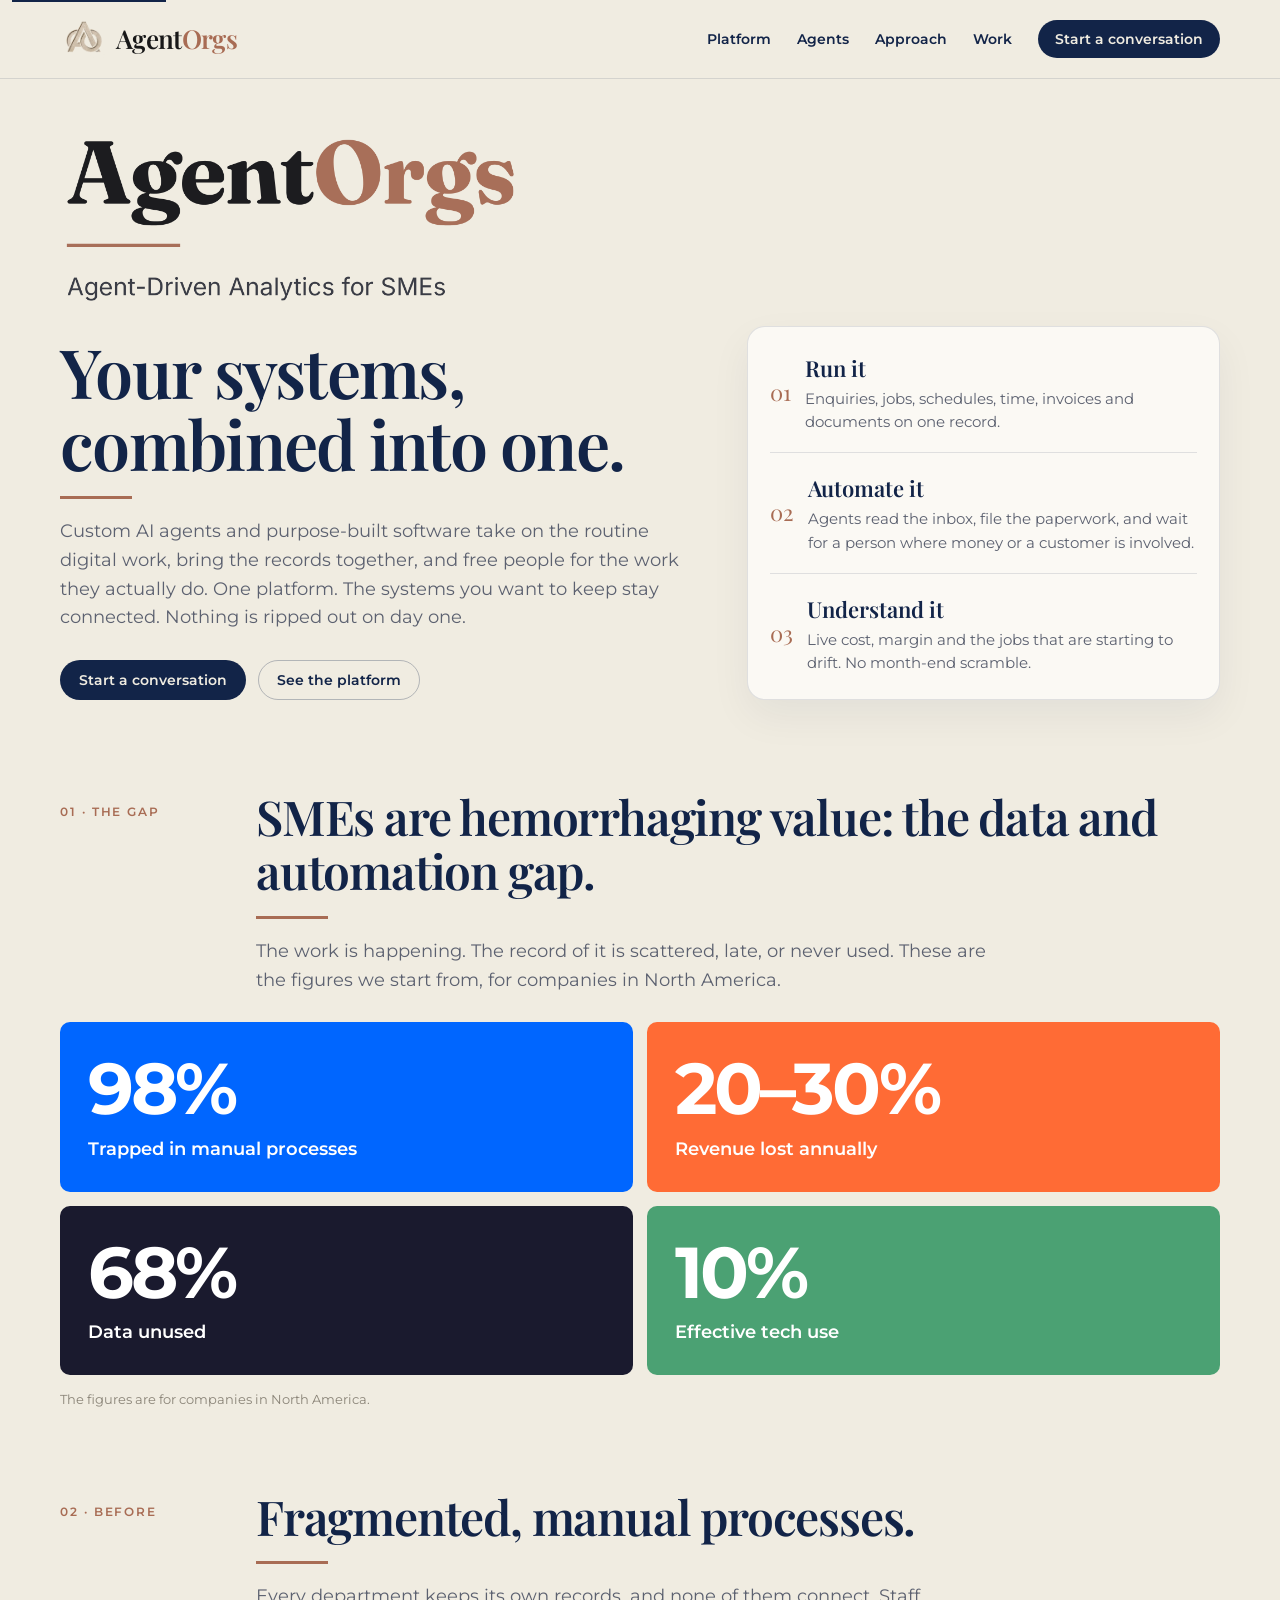
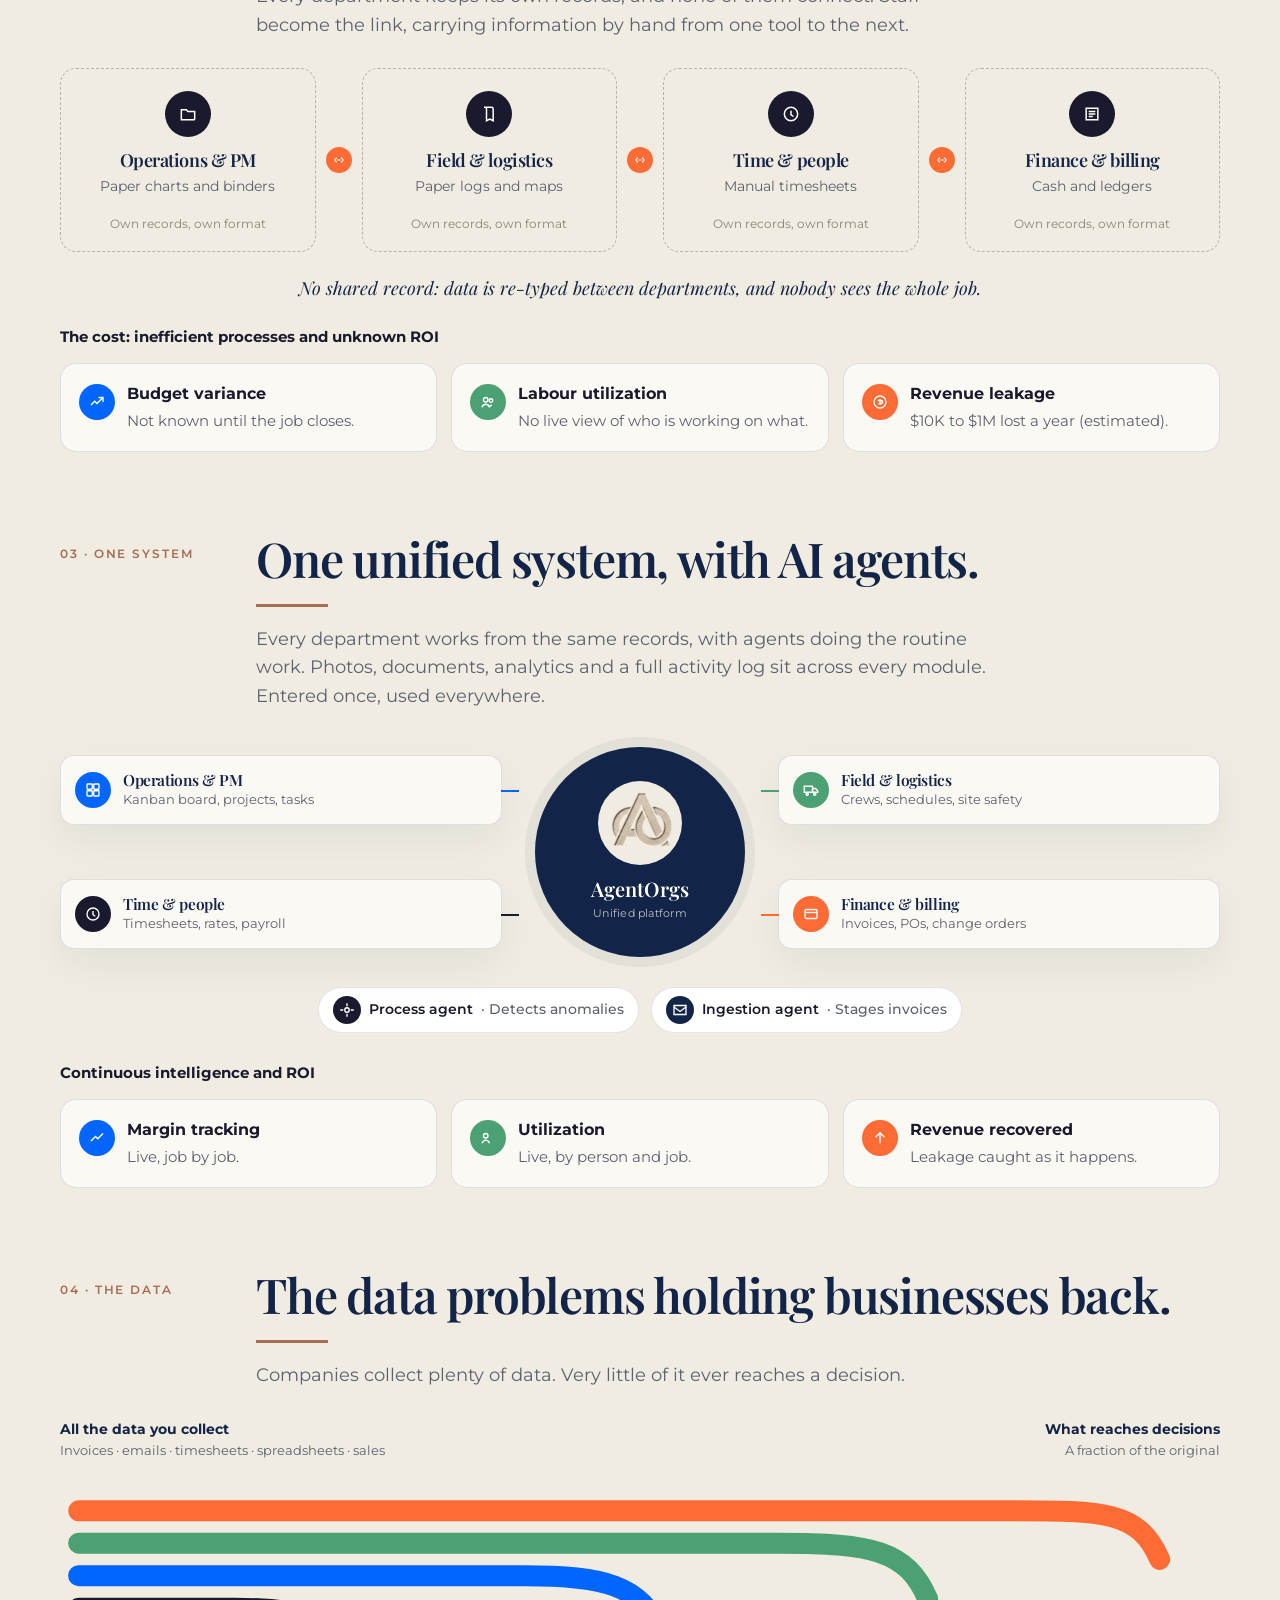
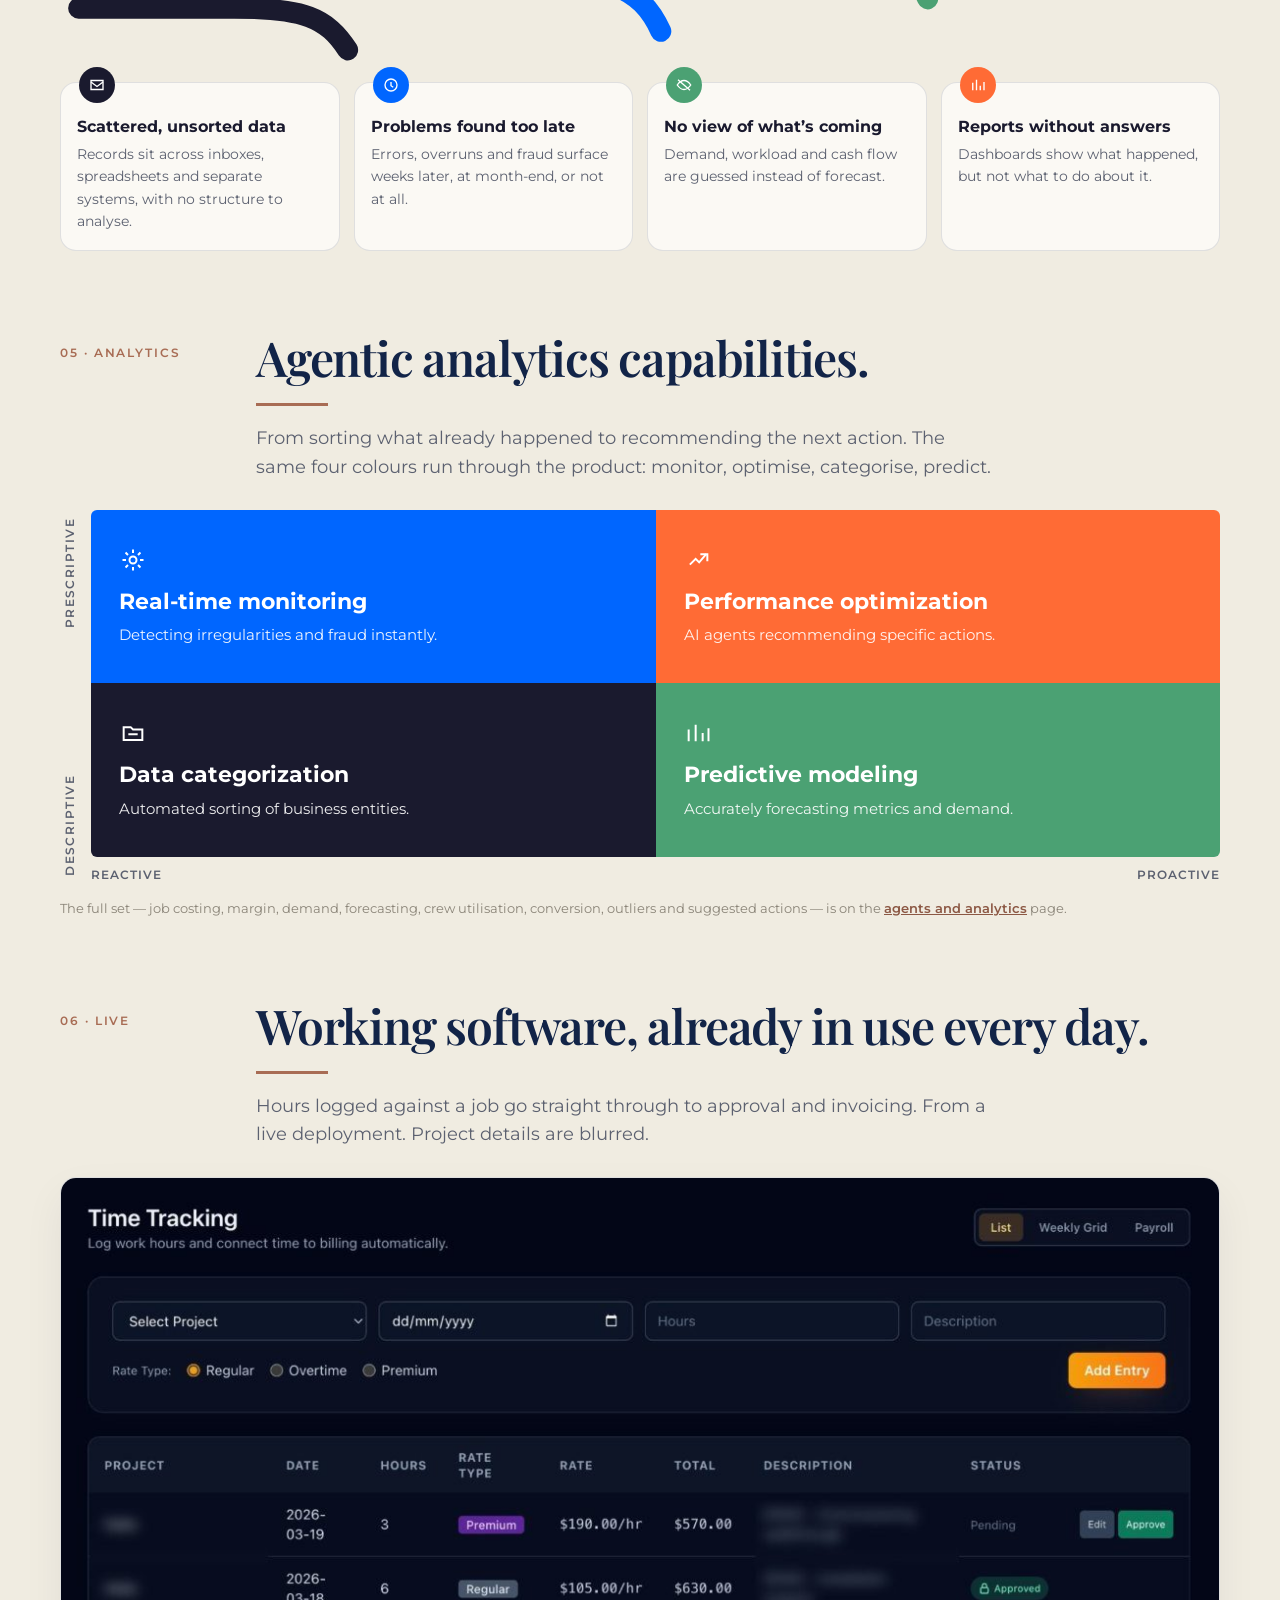
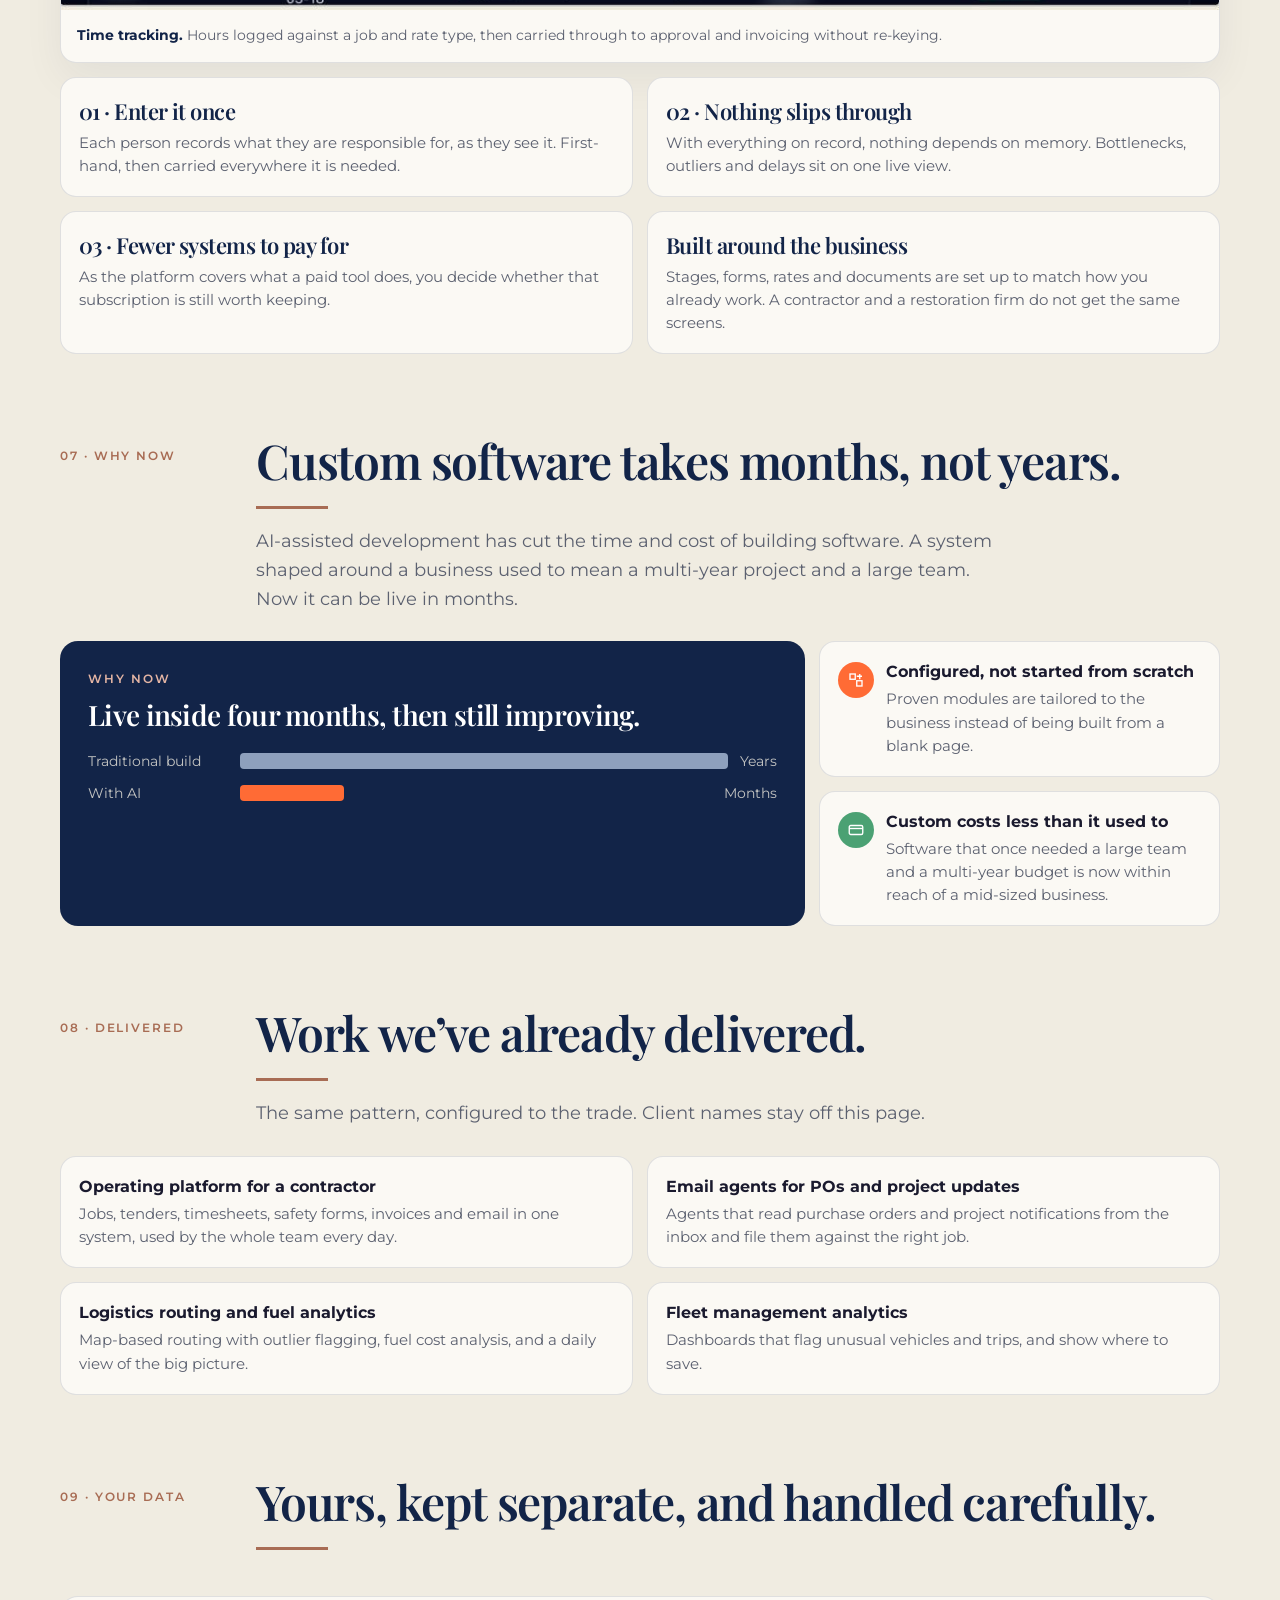
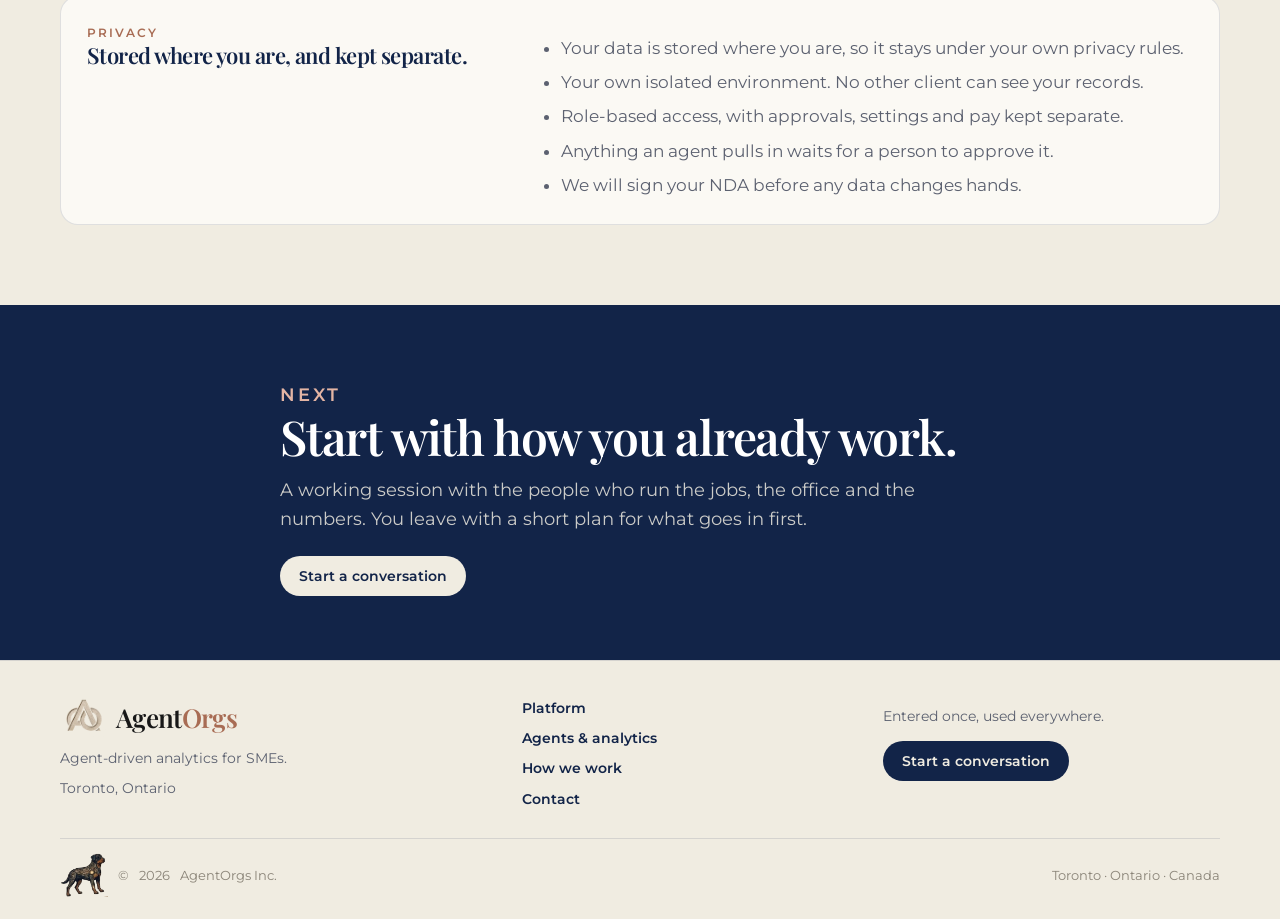
==== index.html @ c2e17de2 "Add the AgentOrgs marketing site. Publish the static pages so the domain can be served from GitHub P" ====
<!DOCTYPE html>
<html lang="en-CA">
<head>
  <meta charset="utf-8">
  <meta name="viewport" content="width=device-width, initial-scale=1">
  <title>AgentOrgs — Agent-driven analytics for SMEs</title>
  <meta name="description" content="AgentOrgs builds one operating platform for SMEs: AI agents that do the admin, and analytics that show where the work and the margin are. Toronto, Ontario.">
  <meta name="theme-color" content="#f0ece1">
  <link rel="icon" href="assets/favicon.png" type="image/png">
  <link rel="preconnect" href="https://fonts.googleapis.com">
  <link rel="preconnect" href="https://fonts.gstatic.com" crossorigin>
  <link href="https://fonts.googleapis.com/css2?family=Montserrat:wght@500;600;700&family=Playfair+Display:ital,wght@0,500;0,600;0,700;1,500&display=swap" rel="stylesheet">
  <link rel="stylesheet" href="css/styles.css">
  <script type="application/ld+json">
  {
    "@context": "https://schema.org",
    "@type": "ProfessionalService",
    "name": "AgentOrgs",
    "description": "Agent-driven analytics for SMEs. One platform, AI agents for the admin, and analytics on the work and the margin.",
    "areaServed": "Canada",
    "address": {
      "@type": "PostalAddress",
      "addressLocality": "Toronto",
      "addressRegion": "ON",
      "addressCountry": "CA"
    }
  }
  </script>
</head>
<body>
  <a class="skip" href="#main">Skip to content</a>
  <header class="site-header">
    <div class="container header-bar">
      <a class="brand" href="index.html">
        <img src="assets/logo.png" alt="" width="46" height="42">
        <span class="word"><span class="agent">Agent</span><span class="orgs">Orgs</span></span>
      </a>
      <button class="nav-toggle" type="button" aria-expanded="false" aria-controls="site-nav">Menu</button>
      <nav id="site-nav" class="site-nav" aria-label="Primary">
        <a href="platform.html">Platform</a>
        <a href="agents.html">Agents</a>
        <a href="approach.html">Approach</a>
        <a href="#work">Work</a>
        <a class="btn btn-navy nav-cta" href="contact.html">Start a conversation</a>
      </nav>
    </div>
  </header>

  <main id="main">
    <section class="hero container">
      <div>
        <img class="wordmark" src="assets/wordmark.png" alt="AgentOrgs. Agent-driven analytics for SMEs.">
        <h1>Your systems, combined into one.</h1>
        <hr class="title-rule">
        <p class="lead">Custom AI agents and purpose-built software take on the routine digital work, bring the records together, and free people for the work they actually do. One platform. The systems you want to keep stay connected. Nothing is ripped out on day one.</p>
        <div class="hero-actions">
          <a class="btn btn-navy" href="contact.html">Start a conversation</a>
          <a class="btn btn-ghost" href="platform.html">See the platform</a>
        </div>
      </div>
      <aside class="hero-aside" aria-label="What AgentOrgs does">
        <ol>
          <li>
            <span>01</span>
            <strong>Run it</strong>
            <p>Enquiries, jobs, schedules, time, invoices and documents on one record.</p>
          </li>
          <li>
            <span>02</span>
            <strong>Automate it</strong>
            <p>Agents read the inbox, file the paperwork, and wait for a person where money or a customer is involved.</p>
          </li>
          <li>
            <span>03</span>
            <strong>Understand it</strong>
            <p>Live cost, margin and the jobs that are starting to drift. No month-end scramble.</p>
          </li>
        </ol>
      </aside>
    </section>

    <section class="chapter container" id="gap">
      <div class="chapter-head">
        <p class="kicker">01 · The gap</p>
        <div>
          <h2>SMEs are hemorrhaging value: the data and automation gap.</h2>
          <hr class="title-rule">
          <p class="lead">The work is happening. The record of it is scattered, late, or never used. These are the figures we start from, for companies in North America.</p>
        </div>
      </div>
      <div class="stat-grid">
        <article class="stat stat-blue">
          <b>98%</b>
          <span>Trapped in manual processes</span>
        </article>
        <article class="stat stat-orange">
          <b>20–30%</b>
          <span>Revenue lost annually</span>
        </article>
        <article class="stat stat-ink">
          <b>68%</b>
          <span>Data unused</span>
        </article>
        <article class="stat stat-green">
          <b>10%</b>
          <span>Effective tech use</span>
        </article>
      </div>
      <p class="note">The figures are for companies in North America.</p>
    </section>

    <section class="chapter container" id="before">
      <div class="chapter-head">
        <p class="kicker">02 · Before</p>
        <div>
          <h2>Fragmented, manual processes.</h2>
          <hr class="title-rule">
          <p class="lead">Every department keeps its own records, and none of them connect. Staff become the link, carrying information by hand from one tool to the next.</p>
        </div>
      </div>
      <div class="before">
        <article class="before-card">
          <div class="mini-ico" aria-hidden="true">
            <svg viewBox="0 0 24 24" fill="none" stroke="currentColor" stroke-width="1.8"><path d="M4 7h6l2 2h8v9a1 1 0 0 1-1 1H4V7z"/></svg>
          </div>
          <h3>Operations &amp; PM</h3>
          <p>Paper charts and binders</p>
          <p class="lock">Own records, own format</p>
        </article>
        <span class="break" aria-hidden="true">
          <svg width="14" height="14" viewBox="0 0 24 24" fill="none" stroke="currentColor" stroke-width="2"><path d="M9 12h6M8 8l-3 4 3 4M16 8l3 4-3 4"/></svg>
        </span>
        <article class="before-card">
          <div class="mini-ico" aria-hidden="true">
            <svg viewBox="0 0 24 24" fill="none" stroke="currentColor" stroke-width="1.8"><path d="M6 4h9a2 2 0 0 1 2 2v14l-4-2-4 2V6a2 2 0 0 0-2-2H6z"/></svg>
          </div>
          <h3>Field &amp; logistics</h3>
          <p>Paper logs and maps</p>
          <p class="lock">Own records, own format</p>
        </article>
        <span class="break" aria-hidden="true">
          <svg width="14" height="14" viewBox="0 0 24 24" fill="none" stroke="currentColor" stroke-width="2"><path d="M9 12h6M8 8l-3 4 3 4M16 8l3 4-3 4"/></svg>
        </span>
        <article class="before-card">
          <div class="mini-ico" aria-hidden="true">
            <svg viewBox="0 0 24 24" fill="none" stroke="currentColor" stroke-width="1.8"><circle cx="12" cy="12" r="8"/><path d="M12 8v5l3 2"/></svg>
          </div>
          <h3>Time &amp; people</h3>
          <p>Manual timesheets</p>
          <p class="lock">Own records, own format</p>
        </article>
        <span class="break" aria-hidden="true">
          <svg width="14" height="14" viewBox="0 0 24 24" fill="none" stroke="currentColor" stroke-width="2"><path d="M9 12h6M8 8l-3 4 3 4M16 8l3 4-3 4"/></svg>
        </span>
        <article class="before-card">
          <div class="mini-ico" aria-hidden="true">
            <svg viewBox="0 0 24 24" fill="none" stroke="currentColor" stroke-width="1.8"><path d="M5 5h14v14H5z"/><path d="M8 9h8M8 12h8M8 15h5"/></svg>
          </div>
          <h3>Finance &amp; billing</h3>
          <p>Cash and ledgers</p>
          <p class="lock">Own records, own format</p>
        </article>
      </div>
      <p class="aside-line">No shared record: data is re-typed between departments, and nobody sees the whole job.</p>
      <p class="cost-label">The cost: inefficient processes and unknown ROI</p>
      <div class="cost-grid">
        <article class="cost with-ico">
          <span class="ico ico-blue" aria-hidden="true"><svg viewBox="0 0 24 24" fill="none" stroke="currentColor" stroke-width="1.8"><path d="M4 16l5-5 3 3 8-8"/><path d="M14 6h6v6"/></svg></span>
          <div>
            <h3>Budget variance</h3>
            <p>Not known until the job closes.</p>
          </div>
        </article>
        <article class="cost with-ico">
          <span class="ico ico-green" aria-hidden="true"><svg viewBox="0 0 24 24" fill="none" stroke="currentColor" stroke-width="1.8"><circle cx="9" cy="9" r="3"/><circle cx="16" cy="10" r="2.4"/><path d="M4 19c1-3 3-4 5-4s4 1 5 4M14 19c.4-1.6 1.4-2.6 3-3"/></svg></span>
          <div>
            <h3>Labour utilization</h3>
            <p>No live view of who is working on what.</p>
          </div>
        </article>
        <article class="cost with-ico">
          <span class="ico ico-orange" aria-hidden="true"><svg viewBox="0 0 24 24" fill="none" stroke="currentColor" stroke-width="1.8"><circle cx="12" cy="12" r="8"/><path d="M12 8v8M9 10h4.5a2 2 0 1 1 0 4H10"/></svg></span>
          <div>
            <h3>Revenue leakage</h3>
            <p>$10K to $1M lost a year (estimated).</p>
          </div>
        </article>
      </div>
    </section>

    <section class="chapter container" id="system">
      <div class="chapter-head">
        <p class="kicker">03 · One system</p>
        <div>
          <h2>One unified system, with AI agents.</h2>
          <hr class="title-rule">
          <p class="lead">Every department works from the same records, with agents doing the routine work. Photos, documents, analytics and a full activity log sit across every module. Entered once, used everywhere.</p>
        </div>
      </div>
      <div class="system">
        <article class="system-card left" style="--accent:#0066ff">
          <span class="ico ico-blue" aria-hidden="true"><svg viewBox="0 0 24 24" fill="none" stroke="currentColor" stroke-width="1.8"><rect x="4" y="4" width="7" height="7" rx="1"/><rect x="13" y="4" width="7" height="7" rx="1"/><rect x="4" y="13" width="7" height="7" rx="1"/><rect x="13" y="13" width="7" height="7" rx="1"/></svg></span>
          <div>
            <h3>Operations &amp; PM</h3>
            <p>Kanban board, projects, tasks</p>
          </div>
        </article>
        <div class="system-core">
          <div class="seal"><img src="assets/logo.png" alt=""></div>
          <strong>AgentOrgs</strong>
          <span>Unified platform</span>
        </div>
        <article class="system-card right" style="--accent:#4ba173">
          <span class="ico ico-green" aria-hidden="true"><svg viewBox="0 0 24 24" fill="none" stroke="currentColor" stroke-width="1.8"><path d="M3 7h11v8H3z"/><path d="M14 10h4l3 3v2h-7z"/><circle cx="7" cy="17.5" r="1.5"/><circle cx="17" cy="17.5" r="1.5"/></svg></span>
          <div>
            <h3>Field &amp; logistics</h3>
            <p>Crews, schedules, site safety</p>
          </div>
        </article>
        <article class="system-card left" style="--accent:#1a1a2e">
          <span class="ico ico-ink" aria-hidden="true"><svg viewBox="0 0 24 24" fill="none" stroke="currentColor" stroke-width="1.8"><circle cx="12" cy="12" r="8"/><path d="M12 8v5l3 2"/></svg></span>
          <div>
            <h3>Time &amp; people</h3>
            <p>Timesheets, rates, payroll</p>
          </div>
        </article>
        <article class="system-card right" style="--accent:#ff6b35">
          <span class="ico ico-orange" aria-hidden="true"><svg viewBox="0 0 24 24" fill="none" stroke="currentColor" stroke-width="1.8"><rect x="4" y="6" width="16" height="12" rx="2"/><path d="M4 10h16"/></svg></span>
          <div>
            <h3>Finance &amp; billing</h3>
            <p>Invoices, POs, change orders</p>
          </div>
        </article>
        <div class="pills">
          <span class="pill"><span class="ico ico-ink" aria-hidden="true" style="width:28px;height:28px"><svg viewBox="0 0 24 24" fill="none" stroke="currentColor" stroke-width="1.8"><path d="M12 3v4M12 17v4M3 12h4M17 12h4"/><circle cx="12" cy="12" r="3"/></svg></span> Process agent <em>· Detects anomalies</em></span>
          <span class="pill"><span class="ico ico-navy" aria-hidden="true" style="width:28px;height:28px"><svg viewBox="0 0 24 24" fill="none" stroke="currentColor" stroke-width="1.8"><path d="M4 6h16v12H4z"/><path d="M4 8l8 6 8-6"/></svg></span> Ingestion agent <em>· Stages invoices</em></span>
        </div>
      </div>
      <p class="cost-label" style="margin-top:28px">Continuous intelligence and ROI</p>
      <div class="roi-grid">
        <article class="roi with-ico">
          <span class="ico ico-blue" aria-hidden="true"><svg viewBox="0 0 24 24" fill="none" stroke="currentColor" stroke-width="1.8"><path d="M4 16l6-6 3 3 7-7"/></svg></span>
          <div><h3>Margin tracking</h3><p>Live, job by job.</p></div>
        </article>
        <article class="roi with-ico">
          <span class="ico ico-green" aria-hidden="true"><svg viewBox="0 0 24 24" fill="none" stroke="currentColor" stroke-width="1.8"><circle cx="9" cy="9" r="3"/><path d="M4 19c1.2-3 3-4.2 5-4.2S13 16 14 19"/></svg></span>
          <div><h3>Utilization</h3><p>Live, by person and job.</p></div>
        </article>
        <article class="roi with-ico">
          <span class="ico ico-orange" aria-hidden="true"><svg viewBox="0 0 24 24" fill="none" stroke="currentColor" stroke-width="1.8"><path d="M12 19V5M6 11l6-6 6 6"/></svg></span>
          <div><h3>Revenue recovered</h3><p>Leakage caught as it happens.</p></div>
        </article>
      </div>
    </section>

    <section class="chapter container">
      <div class="chapter-head">
        <p class="kicker">04 · The data</p>
        <div>
          <h2>The data problems holding businesses back.</h2>
          <hr class="title-rule">
          <p class="lead">Companies collect plenty of data. Very little of it ever reaches a decision.</p>
        </div>
      </div>
      <div class="flow-head">
        <div>
          <strong>All the data you collect</strong>
          <span>Invoices · emails · timesheets · spreadsheets · sales</span>
        </div>
        <div style="text-align:right">
          <strong>What reaches decisions</strong>
          <span>A fraction of the original</span>
        </div>
      </div>
      <svg class="streams" viewBox="0 0 1000 168" role="img" aria-label="Four streams of data. Only a fraction continues far enough to inform a decision.">
        <path d="M16 36 H820 C900 36 930 36 948 78" fill="none" stroke="#ff6b35" stroke-width="18" stroke-linecap="round"/>
        <path d="M16 64 H620 C700 64 730 70 748 112" fill="none" stroke="#4ba173" stroke-width="18" stroke-linecap="round"/>
        <path d="M16 92 H400 C470 92 500 100 518 140" fill="none" stroke="#0066ff" stroke-width="18" stroke-linecap="round"/>
        <path d="M16 120 H150 C210 120 230 128 248 156" fill="none" stroke="#1a1a2e" stroke-width="18" stroke-linecap="round"/>
      </svg>
      <div class="problem-grid">
        <article class="problem">
          <span class="badge ico ico-ink" aria-hidden="true"><svg viewBox="0 0 24 24" fill="none" stroke="currentColor" stroke-width="1.8"><path d="M4 6h16v12H4z"/><path d="M4 8l8 6 8-6"/></svg></span>
          <h3>Scattered, unsorted data</h3>
          <p>Records sit across inboxes, spreadsheets and separate systems, with no structure to analyse.</p>
        </article>
        <article class="problem">
          <span class="badge ico ico-blue" aria-hidden="true"><svg viewBox="0 0 24 24" fill="none" stroke="currentColor" stroke-width="1.8"><circle cx="12" cy="12" r="8"/><path d="M12 8v5l3 2"/></svg></span>
          <h3>Problems found too late</h3>
          <p>Errors, overruns and fraud surface weeks later, at month-end, or not at all.</p>
        </article>
        <article class="problem">
          <span class="badge ico ico-green" aria-hidden="true"><svg viewBox="0 0 24 24" fill="none" stroke="currentColor" stroke-width="1.8"><path d="M3 12s4-6 9-6 9 6 9 6-4 6-9 6-9-6-9-6z"/><path d="M4 5l16 14"/></svg></span>
          <h3>No view of what’s coming</h3>
          <p>Demand, workload and cash flow are guessed instead of forecast.</p>
        </article>
        <article class="problem">
          <span class="badge ico ico-orange" aria-hidden="true"><svg viewBox="0 0 24 24" fill="none" stroke="currentColor" stroke-width="1.8"><path d="M5 19V9M10 19V5M15 19v-6M20 19V8"/></svg></span>
          <h3>Reports without answers</h3>
          <p>Dashboards show what happened, but not what to do about it.</p>
        </article>
      </div>
    </section>

    <section class="chapter container">
      <div class="chapter-head">
        <p class="kicker">05 · Analytics</p>
        <div>
          <h2>Agentic analytics capabilities.</h2>
          <hr class="title-rule">
          <p class="lead">From sorting what already happened to recommending the next action. The same four colours run through the product: monitor, optimise, categorise, predict.</p>
        </div>
      </div>
      <div class="matrix">
        <div class="axis axis-y" aria-hidden="true"><span>Prescriptive</span><span>Descriptive</span></div>
        <div>
          <div class="quads">
            <article class="quad q-blue">
              <svg viewBox="0 0 24 24" fill="none" stroke="currentColor" stroke-width="1.7"><circle cx="12" cy="12" r="3"/><path d="M12 3v3M12 18v3M3 12h3M18 12h3M5.6 5.6l2.1 2.1M16.3 16.3l2.1 2.1M18.4 5.6l-2.1 2.1M7.7 16.3l-2.1 2.1"/></svg>
              <h3>Real-time monitoring</h3>
              <p>Detecting irregularities and fraud instantly.</p>
            </article>
            <article class="quad q-orange">
              <svg viewBox="0 0 24 24" fill="none" stroke="currentColor" stroke-width="1.7"><path d="M5 16l5-5 3 3 6-7"/><path d="M14 7h6v6"/></svg>
              <h3>Performance optimization</h3>
              <p>AI agents recommending specific actions.</p>
            </article>
            <article class="quad q-ink">
              <svg viewBox="0 0 24 24" fill="none" stroke="currentColor" stroke-width="1.7"><path d="M4 7h6l2 2h8v9H4z"/><path d="M8 13h8"/></svg>
              <h3>Data categorization</h3>
              <p>Automated sorting of business entities.</p>
            </article>
            <article class="quad q-green">
              <svg viewBox="0 0 24 24" fill="none" stroke="currentColor" stroke-width="1.7"><path d="M4 19V9M10 19V5M16 19v-7M21 19V8"/></svg>
              <h3>Predictive modeling</h3>
              <p>Accurately forecasting metrics and demand.</p>
            </article>
          </div>
          <div class="axis axis-x" aria-hidden="true"><span>Reactive</span><span>Proactive</span></div>
        </div>
      </div>
      <p class="note">The full set — job costing, margin, demand, forecasting, crew utilisation, conversion, outliers and suggested actions — is on the <a href="agents.html">agents and analytics</a> page.</p>
    </section>

    <section class="chapter container">
      <div class="chapter-head">
        <p class="kicker">06 · Live</p>
        <div>
          <h2>Working software, already in use every day.</h2>
          <hr class="title-rule">
          <p class="lead">Hours logged against a job go straight through to approval and invoicing. From a live deployment. Project details are blurred.</p>
        </div>
      </div>
      <figure class="shot">
        <img src="assets/shot_time.jpg" alt="Time tracking screen with hours, rate type and an approval status. Names and project details are blurred." width="1180" height="440">
        <figcaption><strong>Time tracking.</strong> Hours logged against a job and rate type, then carried through to approval and invoicing without re-keying.</figcaption>
      </figure>
      <div class="promise-grid" style="margin-top:14px">
        <article class="promise">
          <h3>01 · Enter it once</h3>
          <p>Each person records what they are responsible for, as they see it. First-hand, then carried everywhere it is needed.</p>
        </article>
        <article class="promise">
          <h3>02 · Nothing slips through</h3>
          <p>With everything on record, nothing depends on memory. Bottlenecks, outliers and delays sit on one live view.</p>
        </article>
        <article class="promise">
          <h3>03 · Fewer systems to pay for</h3>
          <p>As the platform covers what a paid tool does, you decide whether that subscription is still worth keeping.</p>
        </article>
        <article class="promise">
          <h3>Built around the business</h3>
          <p>Stages, forms, rates and documents are set up to match how you already work. A contractor and a restoration firm do not get the same screens.</p>
        </article>
      </div>
    </section>

    <section class="chapter container">
      <div class="chapter-head">
        <p class="kicker">07 · Why now</p>
        <div>
          <h2>Custom software takes months, not years.</h2>
          <hr class="title-rule">
          <p class="lead">AI-assisted development has cut the time and cost of building software. A system shaped around a business used to mean a multi-year project and a large team. Now it can be live in months.</p>
        </div>
      </div>
      <div class="why-grid">
        <div class="navy-band">
          <p class="kicker">Why now</p>
          <h3 style="font-family:var(--serif);font-size:28px;font-weight:600">Live inside four months, then still improving.</h3>
          <div class="compare" aria-hidden="true">
            <div><span>Traditional build</span><span class="bar long"></span><span>Years</span></div>
            <div><span>With AI</span><span class="bar short"></span><span>Months</span></div>
          </div>
        </div>
        <div class="stack">
          <article class="cost with-ico">
            <span class="ico ico-orange" aria-hidden="true"><svg viewBox="0 0 24 24" fill="none" stroke="currentColor" stroke-width="1.8"><rect x="4" y="4" width="7" height="7"/><rect x="13" y="13" width="7" height="7"/><path d="M13 7h7M17 4v7"/></svg></span>
            <div>
              <h3>Configured, not started from scratch</h3>
              <p>Proven modules are tailored to the business instead of being built from a blank page.</p>
            </div>
          </article>
          <article class="cost with-ico">
            <span class="ico ico-green" aria-hidden="true"><svg viewBox="0 0 24 24" fill="none" stroke="currentColor" stroke-width="1.8"><rect x="3" y="6" width="18" height="12" rx="2"/><path d="M3 10h18"/></svg></span>
            <div>
              <h3>Custom costs less than it used to</h3>
              <p>Software that once needed a large team and a multi-year budget is now within reach of a mid-sized business.</p>
            </div>
          </article>
        </div>
      </div>
    </section>

    <section class="chapter container" id="work">
      <div class="chapter-head">
        <p class="kicker">08 · Delivered</p>
        <div>
          <h2>Work we’ve already delivered.</h2>
          <hr class="title-rule">
          <p class="lead">The same pattern, configured to the trade. Client names stay off this page.</p>
        </div>
      </div>
      <div class="work-grid">
        <article class="work-card">
          <h3>Operating platform for a contractor</h3>
          <p>Jobs, tenders, timesheets, safety forms, invoices and email in one system, used by the whole team every day.</p>
        </article>
        <article class="work-card">
          <h3>Email agents for POs and project updates</h3>
          <p>Agents that read purchase orders and project notifications from the inbox and file them against the right job.</p>
        </article>
        <article class="work-card">
          <h3>Logistics routing and fuel analytics</h3>
          <p>Map-based routing with outlier flagging, fuel cost analysis, and a daily view of the big picture.</p>
        </article>
        <article class="work-card">
          <h3>Fleet management analytics</h3>
          <p>Dashboards that flag unusual vehicles and trips, and show where to save.</p>
        </article>
      </div>
    </section>

    <section class="chapter container">
      <div class="chapter-head">
        <p class="kicker">09 · Your data</p>
        <div>
          <h2>Yours, kept separate, and handled carefully.</h2>
          <hr class="title-rule">
        </div>
      </div>
      <div class="data-panel">
        <div>
          <p class="kicker" style="margin-top:0">Privacy</p>
          <h3>Stored where you are, and kept separate.</h3>
        </div>
        <ul>
          <li>Your data is stored where you are, so it stays under your own privacy rules.</li>
          <li>Your own isolated environment. No other client can see your records.</li>
          <li>Role-based access, with approvals, settings and pay kept separate.</li>
          <li>Anything an agent pulls in waits for a person to approve it.</li>
          <li>We will sign your NDA before any data changes hands.</li>
        </ul>
      </div>
    </section>
  </main>

  <section class="cta-band">
    <div class="container cta-inner">
      <p class="kicker">Next</p>
      <h2>Start with how you already work.</h2>
      <p>A working session with the people who run the jobs, the office and the numbers. You leave with a short plan for what goes in first.</p>
      <a class="btn btn-paper" href="contact.html">Start a conversation</a>
    </div>
  </section>

  <footer class="site-footer">
    <div class="container footer-grid">
      <div>
        <a class="brand" href="index.html">
          <img src="assets/logo.png" alt="" width="46" height="42">
          <span class="word"><span class="agent">Agent</span><span class="orgs">Orgs</span></span>
        </a>
        <p>Agent-driven analytics for SMEs.</p>
        <p>Toronto, Ontario</p>
      </div>
      <div class="footer-links">
        <a href="platform.html">Platform</a>
        <a href="agents.html">Agents &amp; analytics</a>
        <a href="approach.html">How we work</a>
        <a href="contact.html">Contact</a>
      </div>
      <div>
        <p>Entered once, used everywhere.</p>
        <a class="btn btn-navy" href="contact.html" style="margin-top:14px">Start a conversation</a>
      </div>
    </div>
    <div class="container footer-base">
      <span class="footer-mark"><img src="assets/dog.png" alt="" width="48" height="44">© <span id="year">2026</span> AgentOrgs Inc.</span>
      <span>Toronto · Ontario · Canada</span>
    </div>
  </footer>
  <script src="js/site.js"></script>
</body>
</html>
---- css/styles.css ----
:root {
  --paper: #f0ece1;
  --paper-2: #e7e1d4;
  --card: #fbf9f4;
  --ink: #1a1a2e;
  --navy: #122448;
  --muted: #5c6170;
  --line: rgba(18, 36, 72, 0.12);
  --terra: #a86c54;
  --terra-deep: #8c5844;
  --blue: #0066ff;
  --orange: #ff6b35;
  --green: #4ba173;
  --shadow: 0 16px 40px rgba(18, 36, 72, 0.06);
  --serif: "Playfair Display", Georgia, "Times New Roman", serif;
  --sans: "Montserrat", "Avenir Next", "Segoe UI", sans-serif;
  --max: 1160px;
  color-scheme: light;
}

*,
*::before,
*::after { box-sizing: border-box; }

html { scroll-behavior: smooth; }

body {
  margin: 0;
  background: var(--paper);
  color: var(--ink);
  font-family: var(--sans);
  font-size: 16.5px;
  line-height: 1.6;
  text-rendering: optimizeLegibility;
}

img { max-width: 100%; height: auto; display: block; }

a { color: inherit; }

button, input, textarea, select { font: inherit; color: inherit; }

h1, h2, h3, p { margin: 0; }

h1, h2, h3, .word {
  font-family: var(--serif);
  font-weight: 600;
  letter-spacing: -0.025em;
  color: var(--navy);
}

h1 {
  font-size: clamp(40px, 5.4vw, 68px);
  line-height: 1.05;
}

h2 {
  font-size: clamp(32px, 4vw, 48px);
  line-height: 1.12;
}

h3 { font-size: 22px; line-height: 1.25; }

.lead {
  font-size: 18px;
  line-height: 1.6;
  color: var(--muted);
  max-width: 46rem;
}

.title-rule {
  width: 72px;
  height: 3px;
  border: 0;
  margin: 18px 0 18px;
  background: var(--terra);
}

.container {
  width: min(var(--max), calc(100% - 40px));
  margin-inline: auto;
}

.skip {
  position: absolute;
  left: 12px;
  top: -40px;
  background: var(--navy);
  color: var(--paper);
  padding: 8px 12px;
  z-index: 50;
}

.skip:focus { top: 12px; }

:focus-visible {
  outline: 2px solid var(--terra);
  outline-offset: 3px;
}

::selection { background: var(--terra); color: #fff; }

.site-header {
  position: sticky;
  top: 0;
  z-index: 30;
  background: rgba(240, 236, 225, 0.92);
  backdrop-filter: blur(14px);
  border-bottom: 1px solid var(--line);
}

.header-bar {
  display: flex;
  align-items: center;
  gap: 28px;
  min-height: 78px;
}

.brand {
  display: flex;
  align-items: center;
  gap: 10px;
  text-decoration: none;
  flex: none;
}

.brand img { width: 46px; height: 42px; object-fit: contain; }

.word { font-size: 26px; line-height: 1; color: #181818; }

.word .orgs { color: var(--terra); }

.site-nav {
  display: flex;
  align-items: center;
  gap: 26px;
  margin-left: auto;
}

.site-nav a {
  text-decoration: none;
  font-size: 14px;
  font-weight: 600;
  color: var(--navy);
}

.site-nav a[aria-current="page"] {
  box-shadow: inset 0 -2px 0 var(--terra);
}

.site-nav a.btn {
  color: var(--paper);
  box-shadow: none;
}

.nav-toggle {
  display: none;
  margin-left: auto;
  background: transparent;
  border: 1px solid var(--line);
  border-radius: 999px;
  padding: 8px 14px;
  font-size: 13px;
  font-weight: 600;
  letter-spacing: 0.04em;
  text-transform: uppercase;
}

.btn {
  display: inline-flex;
  align-items: center;
  justify-content: center;
  gap: 8px;
  text-decoration: none;
  border-radius: 999px;
  padding: 12px 18px;
  border: 1px solid transparent;
  font-size: 14px;
  font-weight: 600;
  line-height: 1;
  cursor: pointer;
  background: transparent;
}

.btn-navy { background: var(--navy); color: var(--paper); }
.btn-navy:hover { background: #1b335f; }

.btn-ghost { border-color: rgba(18, 36, 72, 0.28); color: var(--navy); }
.btn-ghost:hover { background: rgba(18, 36, 72, 0.04); }

.btn-paper { background: var(--paper); color: var(--navy); }
.btn-paper:hover { background: #fff; }

.nav-cta { padding: 11px 16px; }

.hero {
  display: grid;
  grid-template-columns: minmax(0, 1.15fr) minmax(280px, 0.85fr);
  gap: 48px;
  align-items: end;
  padding: 54px 0 18px;
}

.wordmark { width: min(460px, 100%); margin-bottom: 28px; }

.hero-actions { display: flex; flex-wrap: wrap; gap: 12px; margin-top: 28px; }

.hero-aside {
  background: var(--card);
  border: 1px solid var(--line);
  border-radius: 18px;
  padding: 6px 22px;
  box-shadow: var(--shadow);
}

.hero-aside ol { list-style: none; margin: 0; padding: 0; }

.hero-aside li {
  display: grid;
  grid-template-columns: auto 1fr;
  column-gap: 14px;
  row-gap: 2px;
  padding: 18px 0;
  border-top: 1px solid var(--line);
}

.hero-aside li:first-child { border-top: 0; }

.hero-aside li > span {
  grid-row: span 2;
  align-self: center;
  font-family: var(--serif);
  font-size: 22px;
  color: var(--terra);
}

.hero-aside strong {
  font-family: var(--serif);
  font-size: 22px;
  font-weight: 600;
  color: var(--navy);
}

.hero-aside p { color: var(--muted); font-size: 14.5px; }

.chapter { padding: 72px 0 8px; }

.chapter-head {
  display: grid;
  grid-template-columns: 168px minmax(0, 1fr);
  gap: 12px 28px;
  margin-bottom: 28px;
}

.kicker {
  margin-top: 12px;
  font-size: 12px;
  font-weight: 600;
  letter-spacing: 0.16em;
  text-transform: uppercase;
  color: var(--terra);
}

.note {
  margin-top: 14px;
  color: #8a8478;
  font-size: 13px;
}

.note a {
  color: var(--terra-deep);
  font-weight: 600;
}

.stat-grid {
  display: grid;
  grid-template-columns: 1fr 1fr;
  gap: 14px;
}

.stat {
  border-radius: 10px;
  color: #fff;
  padding: 32px 28px 28px;
  min-height: 168px;
}

.stat b {
  display: block;
  font-family: var(--sans);
  font-weight: 700;
  font-size: clamp(46px, 6vw, 72px);
  letter-spacing: -0.04em;
  line-height: 0.95;
}

.stat span {
  display: block;
  margin-top: 12px;
  font-size: 18px;
  font-weight: 600;
}

.stat-blue { background: var(--blue); }
.stat-orange { background: var(--orange); }
.stat-ink { background: var(--ink); }
.stat-green { background: var(--green); }

.before {
  display: grid;
  grid-template-columns: 1fr auto 1fr auto 1fr auto 1fr;
  gap: 10px;
  align-items: stretch;
}

.before-card {
  border: 1.5px dashed rgba(26, 26, 46, 0.28);
  border-radius: 16px;
  padding: 22px 16px 18px;
  text-align: center;
}

.before-card h3 { font-size: 18px; margin-top: 12px; }
.before-card p { color: var(--muted); font-size: 14px; margin-top: 4px; }

.lock {
  display: flex;
  justify-content: center;
  align-items: center;
  gap: 6px;
  margin-top: 16px !important;
  color: #8a8478 !important;
  font-size: 12px !important;
}

.break {
  align-self: center;
  width: 26px;
  height: 26px;
  border-radius: 50%;
  background: var(--orange);
  color: #fff;
  display: grid;
  place-items: center;
}

.aside-line {
  margin: 22px 0;
  text-align: center;
  color: var(--navy);
  font-family: var(--serif);
  font-style: italic;
  font-size: 18px;
}

.cost-label {
  font-size: 15px;
  font-weight: 700;
  margin: 8px 0 14px;
}

.cost-grid, .roi-grid, .work-grid, .promise-grid, .module-grid, .agent-grid, .connect-grid {
  display: grid;
  gap: 14px;
}

.cost-grid, .roi-grid { grid-template-columns: repeat(3, 1fr); }
.work-grid, .promise-grid { grid-template-columns: 1fr 1fr; }
.module-grid { grid-template-columns: repeat(3, 1fr); }
.agent-grid { grid-template-columns: repeat(3, 1fr); }
.connect-grid { grid-template-columns: 1.1fr 1.1fr 0.9fr; }

.card, .cost, .roi, .work-card, .promise, .module, .agent-card, .connect, .problem, .phase {
  background: var(--card);
  border: 1px solid var(--line);
  border-radius: 16px;
}

.cost, .roi, .work-card, .promise, .module, .agent-card, .connect, .phase {
  padding: 20px 18px 18px;
}

.cost h3, .roi h3, .work-card h3, .module h3, .agent-card h3, .connect h3, .problem h3, .phase h3 {
  font-family: var(--sans);
  font-weight: 700;
  font-size: 16px;
  letter-spacing: 0;
  color: var(--ink);
}

.cost p, .roi p, .work-card p, .module li, .agent-card li, .agent-card p, .connect p, .problem p, .phase p, .promise p {
  color: var(--muted);
  font-size: 14.5px;
  margin-top: 6px;
}

.with-ico {
  display: flex;
  gap: 12px;
  align-items: flex-start;
}

.ico {
  width: 36px;
  height: 36px;
  border-radius: 50%;
  display: grid;
  place-items: center;
  flex: none;
  color: #fff;
}

.ico svg { width: 18px; height: 18px; display: block; }
.ico-blue { background: var(--blue); }
.ico-orange { background: var(--orange); }
.ico-green { background: var(--green); }
.ico-ink { background: var(--ink); }
.ico-navy { background: var(--navy); }
.ico-terra { background: var(--terra); }

.mini-ico {
  width: 46px;
  height: 46px;
  margin: 0 auto;
  border-radius: 50%;
  display: grid;
  place-items: center;
  background: var(--ink);
  color: #fff;
}

.mini-ico svg { width: 20px; height: 20px; }

.system {
  display: grid;
  grid-template-columns: 1fr 240px 1fr;
  gap: 22px 18px;
  align-items: center;
}

.system-card {
  display: flex;
  gap: 12px;
  align-items: center;
  background: var(--card);
  border: 1px solid var(--line);
  border-radius: 14px;
  padding: 14px 14px;
  position: relative;
  box-shadow: var(--shadow);
}

.system-card h3 { font-size: 15.5px; }
.system-card p { margin: 0; font-size: 13px; color: var(--muted); }

.system-card::after {
  content: "";
  position: absolute;
  top: 50%;
  height: 2px;
  width: 18px;
  background: var(--accent, var(--navy));
}

.system-card.left::after { right: -18px; }
.system-card.right::after { left: -18px; }

.system-core {
  width: 210px;
  height: 210px;
  margin: 8px auto;
  border-radius: 50%;
  background: var(--navy);
  color: var(--paper);
  display: flex;
  flex-direction: column;
  align-items: center;
  justify-content: center;
  text-align: center;
  box-shadow: 0 0 0 10px rgba(18, 36, 72, 0.06);
  grid-row: span 2;
}

.seal {
  width: 84px;
  height: 84px;
  border-radius: 50%;
  background: var(--paper);
  display: grid;
  place-items: center;
  overflow: hidden;
  margin-bottom: 8px;
}

.seal img { width: 78px; height: 72px; object-fit: contain; }

.system-core strong {
  font-family: var(--serif);
  font-size: 20px;
  font-weight: 600;
  color: #fff;
}

.system-core span {
  font-size: 11px;
  letter-spacing: 0.02em;
  color: rgba(240, 236, 225, 0.78);
  max-width: 140px;
}

.pills {
  grid-column: 1 / -1;
  display: flex;
  justify-content: center;
  gap: 12px;
  flex-wrap: wrap;
}

.pill {
  display: inline-flex;
  align-items: center;
  gap: 8px;
  background: #fff;
  border: 1px solid var(--line);
  border-radius: 999px;
  padding: 8px 14px;
  font-size: 13.5px;
  font-weight: 600;
}

.pill em { font-style: normal; font-weight: 500; color: var(--muted); }

.flow-head {
  display: flex;
  justify-content: space-between;
  gap: 20px;
  margin-bottom: 8px;
  font-size: 13px;
}

.flow-head strong { display: block; color: var(--navy); font-size: 14px; }
.flow-head span { color: var(--muted); }

.streams { width: 100%; height: auto; display: block; }

.problem-grid {
  display: grid;
  grid-template-columns: repeat(4, 1fr);
  gap: 14px;
  margin-top: 10px;
  padding-top: 8px;
}

.problem { padding: 26px 16px 18px; position: relative; }
.problem .badge {
  position: absolute;
  top: -16px;
  left: 18px;
}
.problem h3 { margin-top: 8px; font-size: 16px; }
.problem p { font-size: 14px; }

.matrix {
  display: grid;
  grid-template-columns: auto 1fr;
  gap: 12px;
  align-items: stretch;
}

.axis {
  display: flex;
  align-items: center;
  justify-content: space-between;
  gap: 8px;
  color: var(--muted);
  font-size: 12px;
  font-weight: 600;
  letter-spacing: 0.08em;
  text-transform: uppercase;
}

.axis-y {
  flex-direction: column;
  justify-content: space-between;
  letter-spacing: 0.12em;
  padding: 8px 0;
}

.axis-y span {
  writing-mode: vertical-rl;
  transform: rotate(180deg);
}

.axis-x { margin-top: 8px; }

.quads {
  display: grid;
  grid-template-columns: 1fr 1fr;
  border-radius: 6px;
  overflow: hidden;
  min-height: 340px;
}

.quad {
  color: #fff;
  padding: 36px 28px;
  display: flex;
  flex-direction: column;
  justify-content: center;
  gap: 8px;
  min-height: 170px;
}

.quad h3 {
  font-family: var(--sans);
  color: #fff;
  font-size: 22px;
  letter-spacing: 0;
  font-weight: 700;
}

.quad p { margin: 0; font-size: 15px; color: rgba(255, 255, 255, 0.92); }
.quad svg { width: 28px; height: 28px; margin-bottom: 6px; }

.q-blue { background: var(--blue); }
.q-orange { background: var(--orange); }
.q-ink { background: var(--ink); }
.q-green { background: var(--green); }

.shot {
  margin: 0;
  background: var(--card);
  border: 1px solid var(--line);
  border-radius: 16px;
  overflow: hidden;
  box-shadow: var(--shadow);
}

.shot img { width: 100%; }
.shot figcaption {
  padding: 14px 16px 16px;
  color: var(--muted);
  font-size: 14px;
}
.shot figcaption strong { color: var(--navy); font-weight: 700; }

.shots {
  display: grid;
  gap: 16px;
}

.navy-band {
  background: var(--navy);
  color: var(--paper);
  border-radius: 18px;
  padding: 28px 28px;
}

.navy-band h2, .navy-band h3 { color: #fff; }
.navy-band p { color: rgba(240, 236, 225, 0.84); }
.navy-band .kicker { color: #e4b5a4; margin: 0 0 8px; }

.compare {
  display: grid;
  gap: 10px;
  margin-top: 18px;
}

.compare div {
  display: grid;
  grid-template-columns: 140px 1fr auto;
  gap: 12px;
  align-items: center;
  font-size: 14px;
  color: rgba(240, 236, 225, 0.8);
}

.bar {
  height: 16px;
  border-radius: 4px;
  background: #8ea0bd;
}

.bar.short {
  width: 22%;
  background: var(--orange);
  justify-self: start;
}

.bar.long { width: 100%; }

.why-grid {
  display: grid;
  grid-template-columns: 1.3fr 0.7fr;
  gap: 14px;
  align-items: stretch;
}

.stack { display: grid; gap: 14px; }

.module .mod-kicker {
  display: flex;
  align-items: center;
  gap: 8px;
  color: var(--terra);
  font-size: 12px;
  font-weight: 700;
  letter-spacing: 0.14em;
  text-transform: uppercase;
}

.module ul, .agent-card ul, .plain-list { margin: 10px 0 0; padding-left: 18px; }
.module li + li, .agent-card li + li { margin-top: 4px; }

.quote {
  margin-top: 14px;
  padding-top: 12px;
  border-top: 1px dashed var(--line);
  font-family: var(--serif);
  font-style: italic;
  color: var(--navy) !important;
  font-size: 15px !important;
}

.connect.special {
  background: var(--navy);
  border-color: var(--navy);
}

.connect.special h3, .connect.special p { color: #fff; }
.connect.special .tag { color: #e4b5a4; }

.tag {
  display: block;
  margin-top: 14px;
  font-size: 13px;
  font-weight: 700;
  color: var(--navy);
}

.chevrons {
  display: grid;
  grid-template-columns: repeat(4, 1fr);
  gap: 0;
  margin-bottom: 18px;
}

.chev {
  color: #fff;
  min-height: 64px;
  display: flex;
  align-items: center;
  gap: 8px;
  padding: 0 28px 0 34px;
  font-weight: 700;
  clip-path: polygon(0 0, calc(100% - 16px) 0, 100% 50%, calc(100% - 16px) 100%, 0 100%, 16px 50%);
}

.chev:first-child {
  clip-path: polygon(0 0, calc(100% - 16px) 0, 100% 50%, calc(100% - 16px) 100%, 0 100%);
  padding-left: 18px;
  border-radius: 8px 0 0 8px;
}

.chev-blue { background: var(--blue); }
.chev-orange { background: var(--orange); }
.chev-green { background: var(--green); }
.chev-ink { background: var(--ink); }

.phase-grid {
  display: grid;
  grid-template-columns: repeat(4, 1fr);
  gap: 12px;
}

.phase .step {
  color: var(--terra);
  font-size: 12px;
  font-weight: 700;
  letter-spacing: 0.14em;
  text-transform: uppercase;
}

.gantt { margin-top: 8px; }
.gantt-scroll { overflow-x: auto; padding-bottom: 6px; }

.gantt-row {
  display: grid;
  grid-template-columns: 190px minmax(520px, 1fr);
  gap: 16px;
  align-items: center;
  margin-bottom: 12px;
}

.gantt-name strong { display: block; font-size: 15px; color: var(--navy); }
.gantt-name span { color: var(--muted); font-size: 13px; }

.gantt-bars {
  display: grid;
  grid-template-columns: repeat(36, 1fr);
  gap: 4px;
  align-items: center;
  min-width: 520px;
}

.gantt-bars.trad span {
  background: #cfc4b2;
  color: #3a342c;
  font-size: 12px;
  font-weight: 600;
  text-align: center;
  padding: 10px 2px;
  border-radius: 6px;
}

.gantt-bars i { display: block; height: 28px; border-radius: 4px; }
.gantt-bars .b { background: var(--blue); }
.gantt-bars .o { background: var(--orange); }
.gantt-bars .g { background: var(--green); }
.gantt-bars .k { background: var(--ink); }

.live {
  grid-column: 5 / 37;
  background: repeating-linear-gradient(-45deg, #d7ebdf, #d7ebdf 7px, #c5e2d1 7px, #c5e2d1 14px);
  color: #1d5c3e;
  border-radius: 8px;
  padding: 8px 12px;
  font-size: 13px;
  font-weight: 600;
}

.gantt-scale {
  margin-left: 206px;
  min-width: 520px;
  display: flex;
  justify-content: space-between;
  color: #8a8478;
  font-size: 12px;
  margin-top: 4px;
}

.legend {
  display: flex;
  flex-wrap: wrap;
  gap: 14px;
  margin: 8px 0 0 206px;
  font-size: 12px;
  color: var(--muted);
  font-weight: 600;
}

.legend i {
  display: inline-block;
  width: 9px;
  height: 9px;
  border-radius: 2px;
  margin-right: 5px;
}

.page-hero { padding: 48px 0 10px; }
.page-hero .lead { margin-top: 8px; }

.callout {
  margin-top: 22px;
  background: var(--navy);
  color: var(--paper);
  border-radius: 16px;
  padding: 22px 24px;
}

.callout strong { color: #fff; }
.callout p { margin: 0; color: rgba(240, 236, 225, 0.88); }

.data-panel {
  display: grid;
  grid-template-columns: 0.8fr 1.2fr;
  gap: 22px;
  background: var(--card);
  border: 1px solid var(--line);
  border-radius: 18px;
  padding: 26px;
}

.data-panel ul { margin: 12px 0 0; padding-left: 18px; color: var(--muted); }
.data-panel li + li { margin-top: 8px; }

.cta-band {
  margin-top: 72px;
  background: var(--navy);
  color: var(--paper);
}

.cta-inner { padding: 64px 0; max-width: 720px; }
.cta-band h2 { color: #fff; }
.cta-band p { margin-top: 12px; color: rgba(240, 236, 225, 0.84); font-size: 18px; }
.cta-band .kicker { color: #e4b5a4; }
.cta-band .btn { margin-top: 22px; }

.site-footer {
  border-top: 1px solid var(--line);
  padding: 36px 0 22px;
}

.footer-grid {
  display: grid;
  grid-template-columns: 1.3fr 1fr 1fr;
  gap: 24px;
}

.footer-grid p { color: var(--muted); font-size: 14px; margin-top: 8px; }

.footer-links { display: grid; gap: 8px; align-content: start; }
.footer-links a { text-decoration: none; font-weight: 600; font-size: 14px; color: var(--navy); }
.footer-links a:hover { color: var(--terra-deep); }

.footer-base {
  display: flex;
  justify-content: space-between;
  align-items: center;
  gap: 12px;
  margin-top: 28px;
  padding-top: 14px;
  border-top: 1px solid var(--line);
  color: #8a8478;
  font-size: 13px;
}

.footer-mark {
  display: inline-flex;
  align-items: center;
  gap: 10px;
}

.footer-mark img {
  width: 48px;
  height: 44px;
  object-fit: contain;
}

.form-layout {
  display: grid;
  grid-template-columns: 0.85fr 1.15fr;
  gap: 36px;
  align-items: start;
  padding-bottom: 72px;
}

.enquiry {
  background: var(--card);
  border: 1px solid var(--line);
  border-radius: 18px;
  padding: 22px;
  display: grid;
  gap: 14px;
}

.field { display: grid; gap: 6px; }
.field span { font-size: 13px; font-weight: 650; color: var(--navy); }

input, textarea {
  width: 100%;
  background: #fff;
  border: 1px solid rgba(18, 36, 72, 0.16);
  border-radius: 10px;
  padding: 12px 12px;
}

textarea { min-height: 140px; resize: vertical; }

.form-row { display: grid; grid-template-columns: 1fr 1fr; gap: 12px; }

.banner {
  border-radius: 12px;
  padding: 12px 14px;
  background: #e5f2ea;
  color: #1d5c3e;
  font-weight: 600;
}

.banner.warn { background: #f8e6df; color: #7a3b28; }

.next-steps { margin-top: 22px; display: grid; gap: 12px; }
.next-steps article {
  display: grid;
  grid-template-columns: auto 1fr;
  gap: 12px;
  align-items: start;
}

.next-steps strong { display: block; color: var(--navy); }
.next-steps p { color: var(--muted); font-size: 14.5px; }

.honeypot {
  position: absolute;
  left: -10000px;
  width: 1px;
  height: 1px;
  overflow: hidden;
}

@media (max-width: 980px) {
  .chapter-head, .hero, .why-grid, .form-layout, .data-panel, .footer-grid {
    grid-template-columns: 1fr;
  }
  .module-grid, .agent-grid, .connect-grid, .problem-grid, .phase-grid, .chevrons {
    grid-template-columns: 1fr 1fr;
  }
  .chev { clip-path: none; border-radius: 10px; padding: 14px; margin: 4px; }
  .legend, .gantt-scale { margin-left: 0; }
  .gantt-row { grid-template-columns: 1fr; }
}

@media (max-width: 800px) {
  .system { grid-template-columns: 1fr; }
  .system-core { grid-row: auto; }
  .system-card.left::after, .system-card.right::after { display: none; }
  .nav-toggle { display: inline-flex; }
  .site-nav {
    display: none;
    position: absolute;
    left: 0;
    right: 0;
    top: 100%;
    background: var(--paper);
    border-bottom: 1px solid var(--line);
    flex-direction: column;
    align-items: flex-start;
    padding: 8px 22px 18px;
    gap: 4px;
  }
  .site-nav.is-open { display: flex; }
  .site-nav a { padding: 10px 0; width: 100%; }
  .nav-cta { width: auto; margin-top: 6px; }
  .before { grid-template-columns: 1fr; }
  .break { transform: rotate(90deg); margin: 2px auto; }
  .cost-grid, .roi-grid, .work-grid, .promise-grid, .module-grid, .agent-grid, .connect-grid, .problem-grid, .phase-grid, .stat-grid, .form-row {
    grid-template-columns: 1fr;
  }
  .chapter { padding-top: 48px; }
  .compare div { grid-template-columns: 1fr; }
  .footer-base { flex-direction: column; }
  .flow-head { flex-direction: column; }
  .streams { display: none; }
}

@media (prefers-reduced-motion: reduce) {
  html { scroll-behavior: auto; }
}
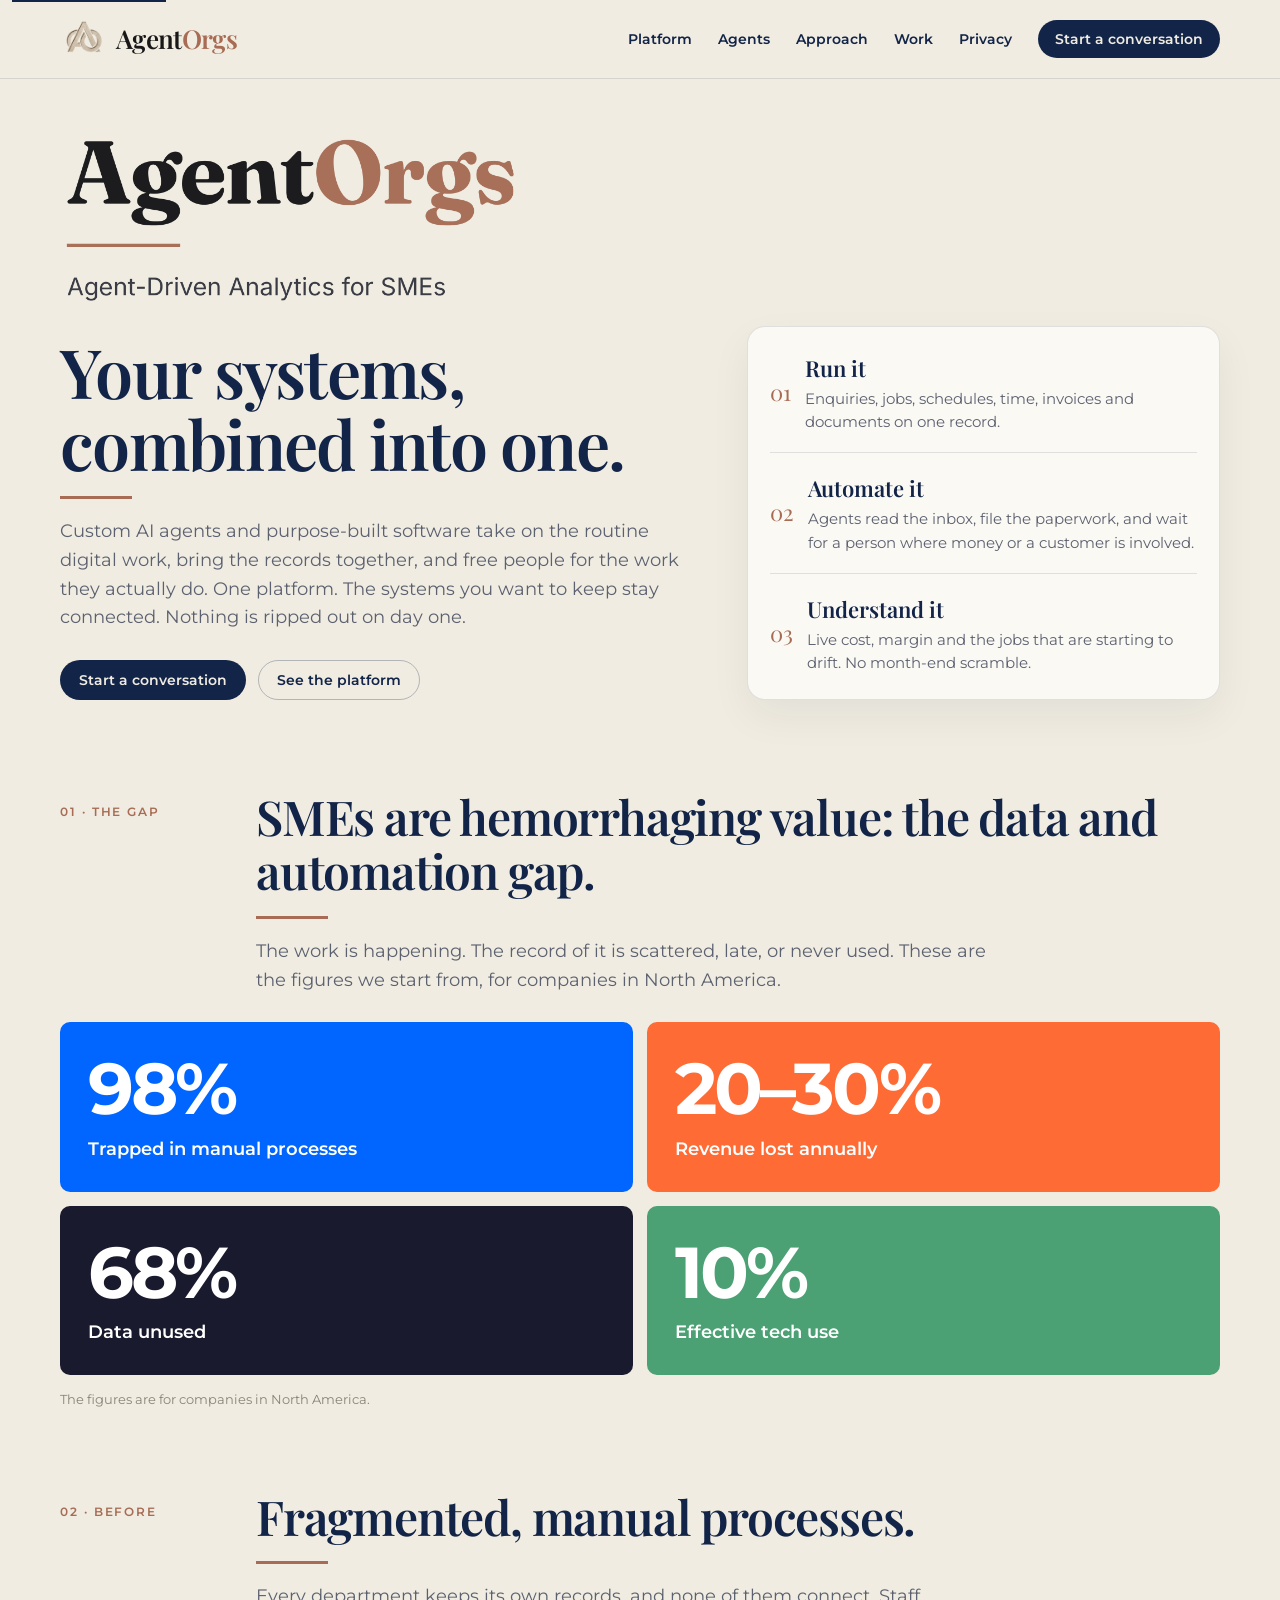
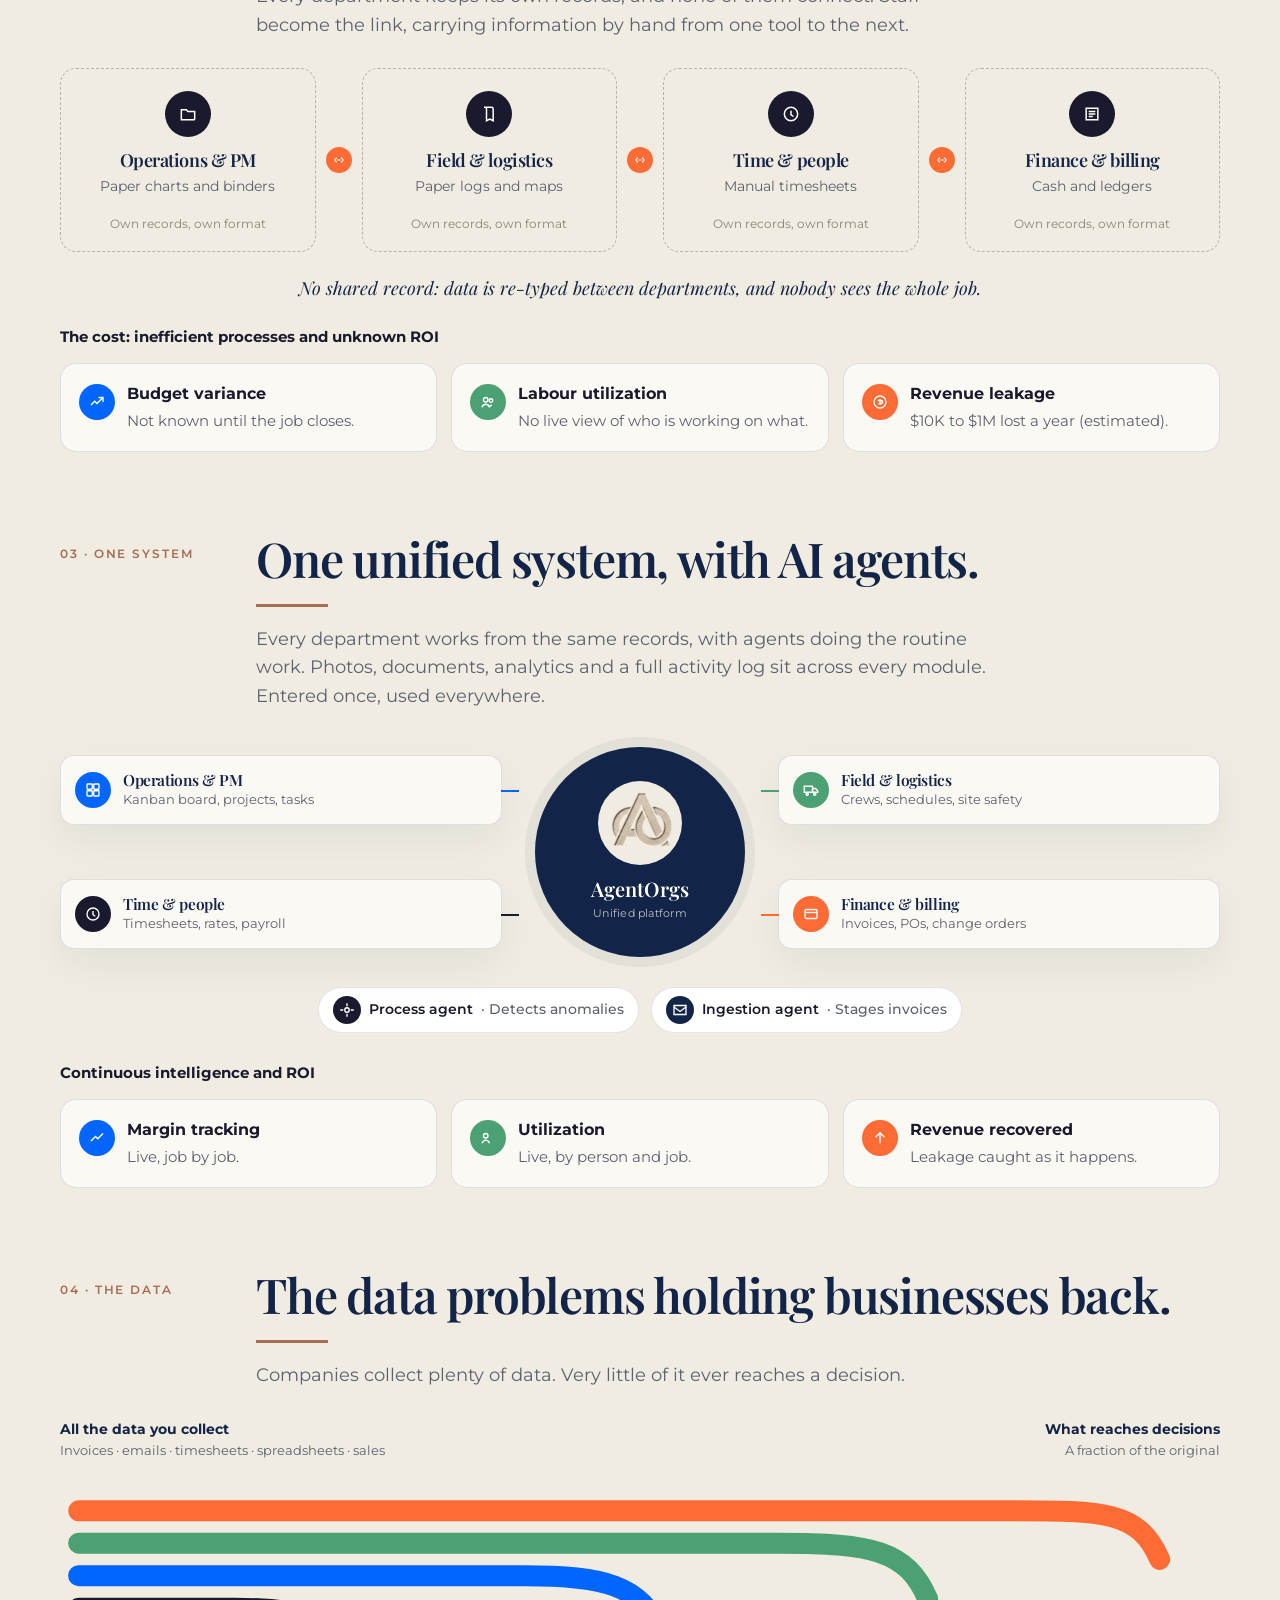
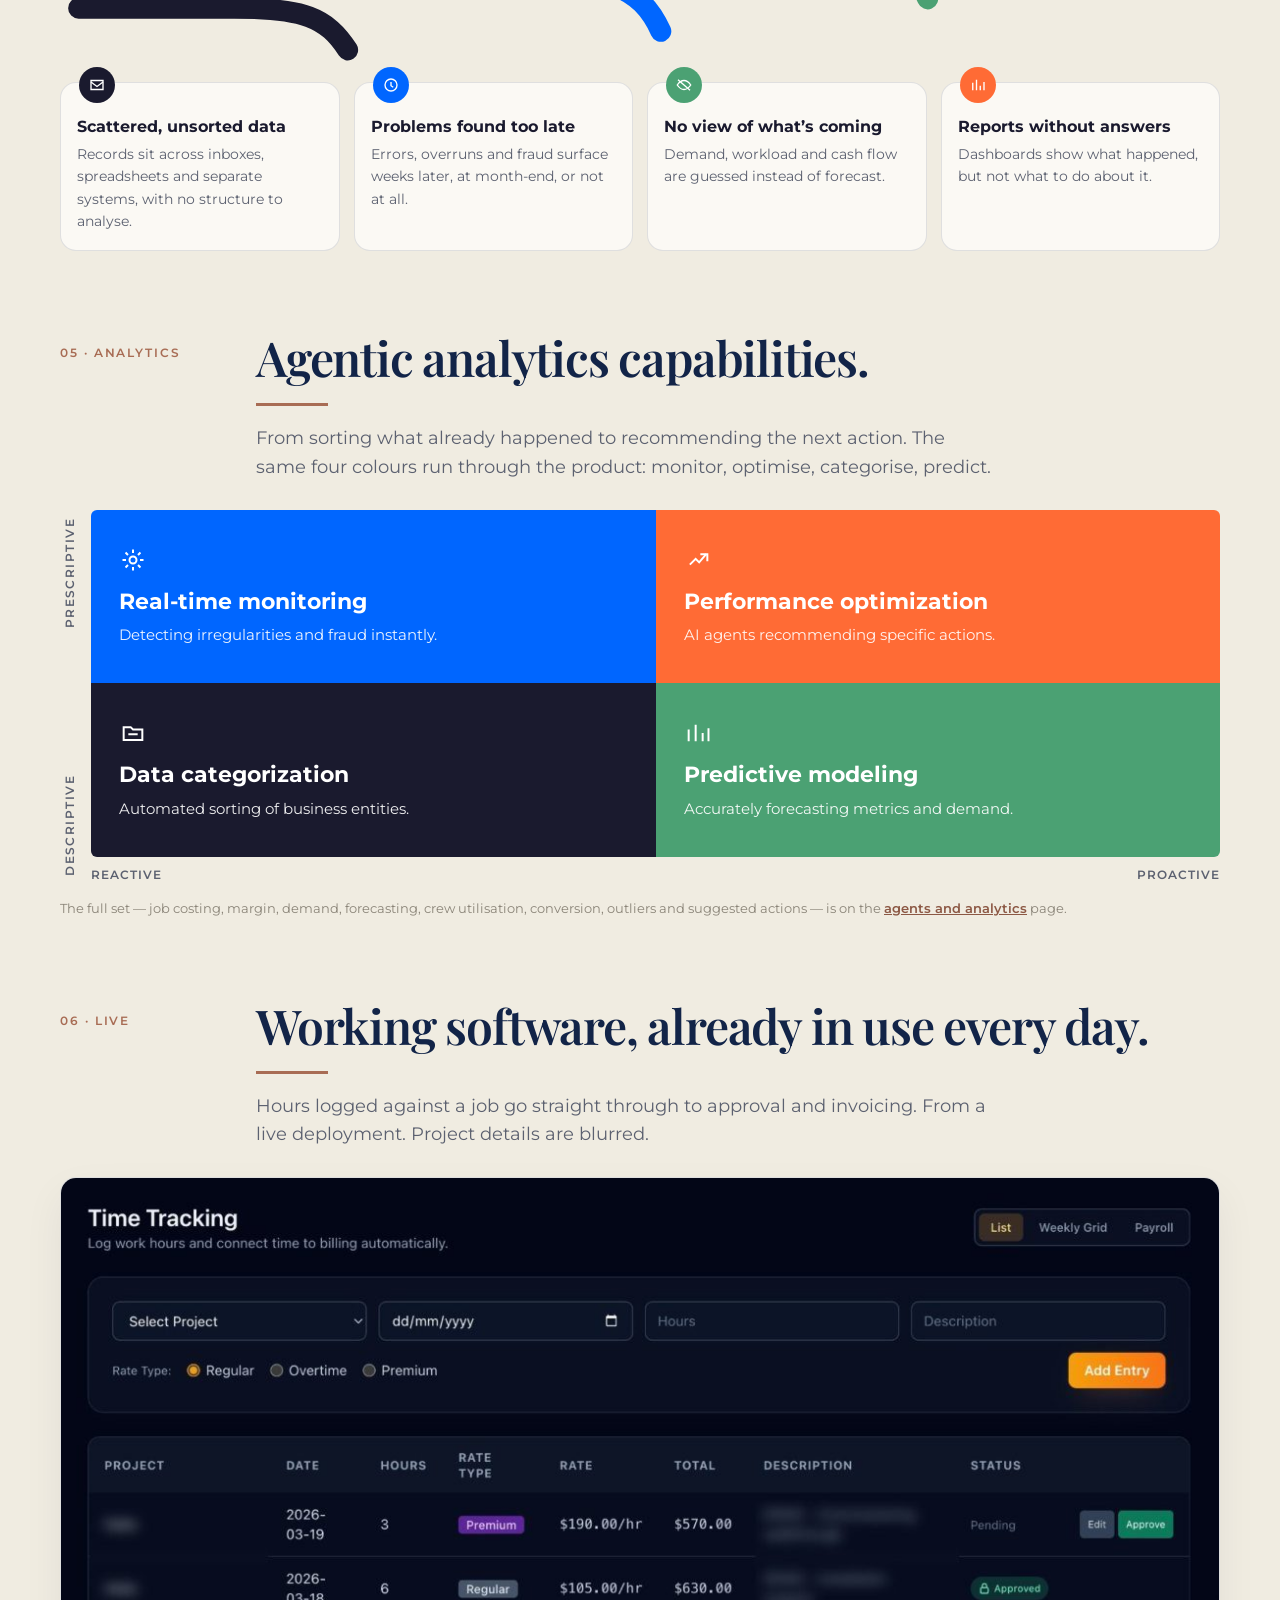
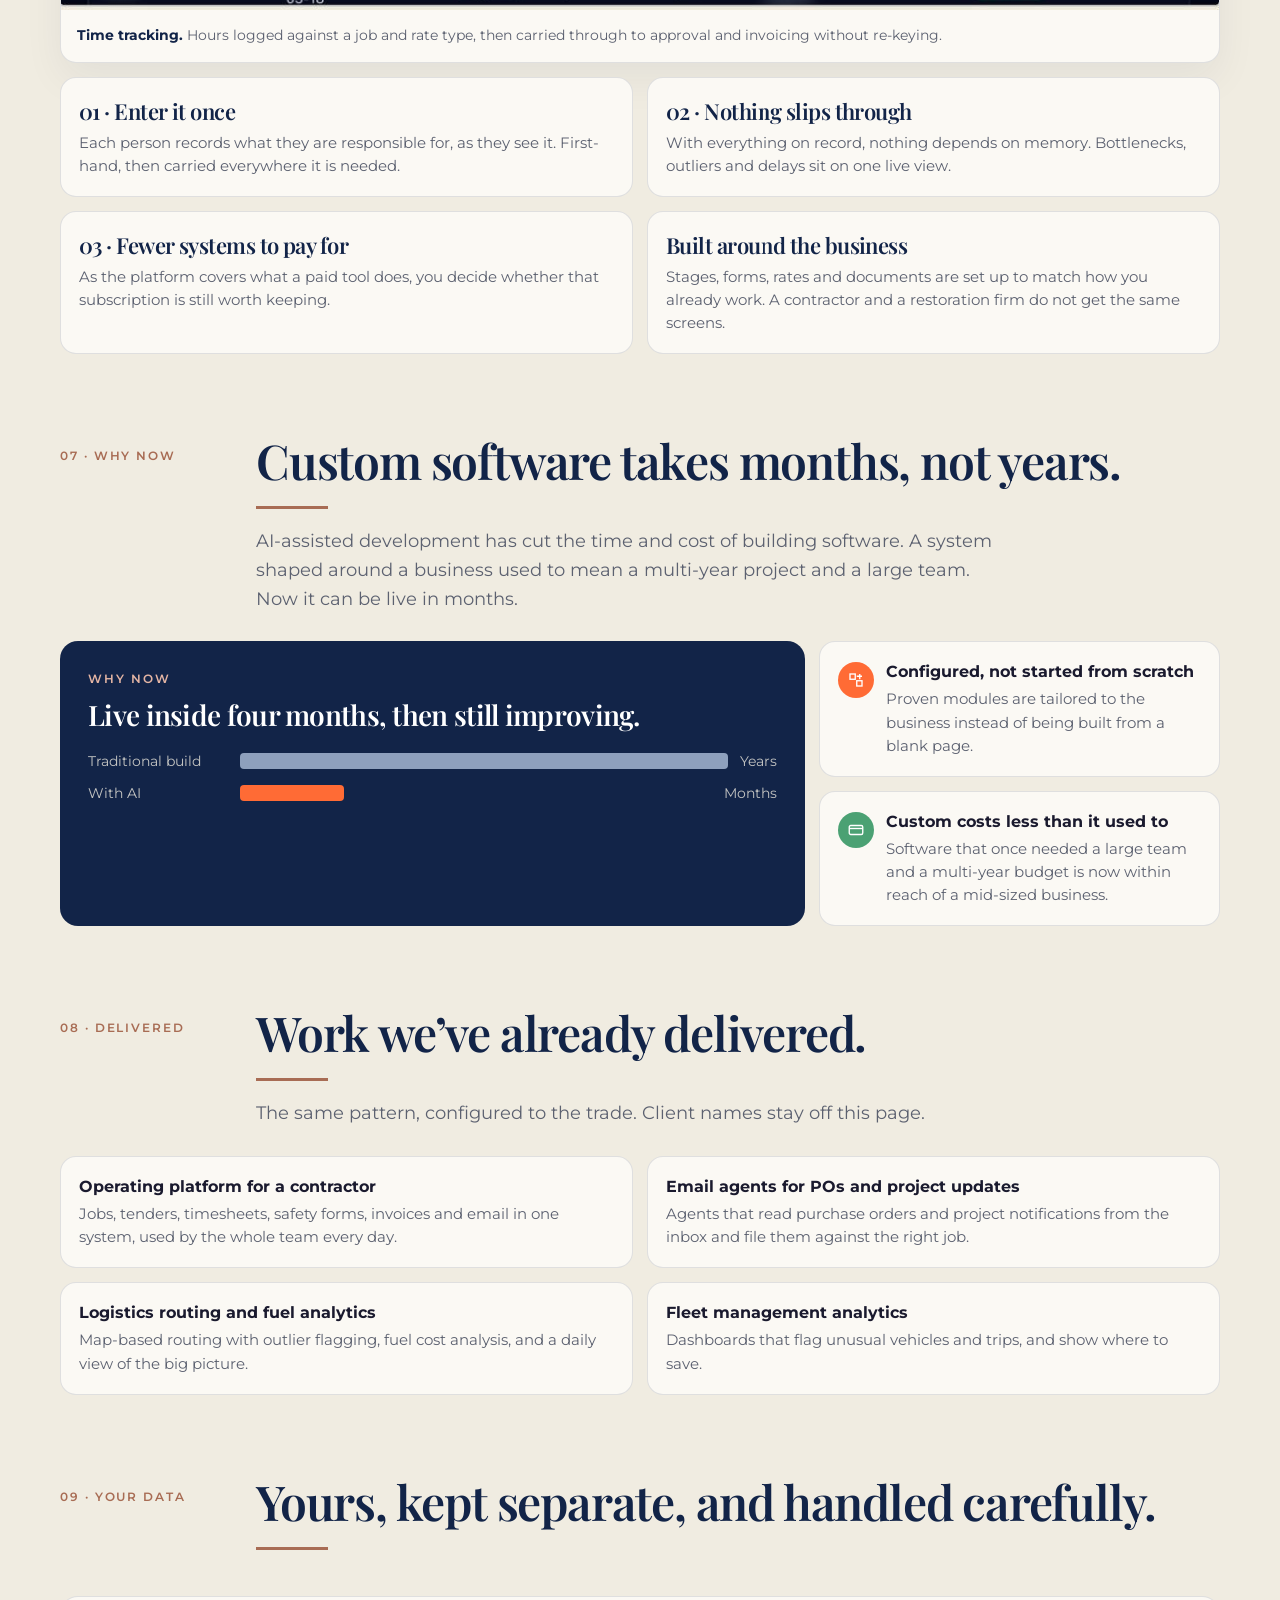
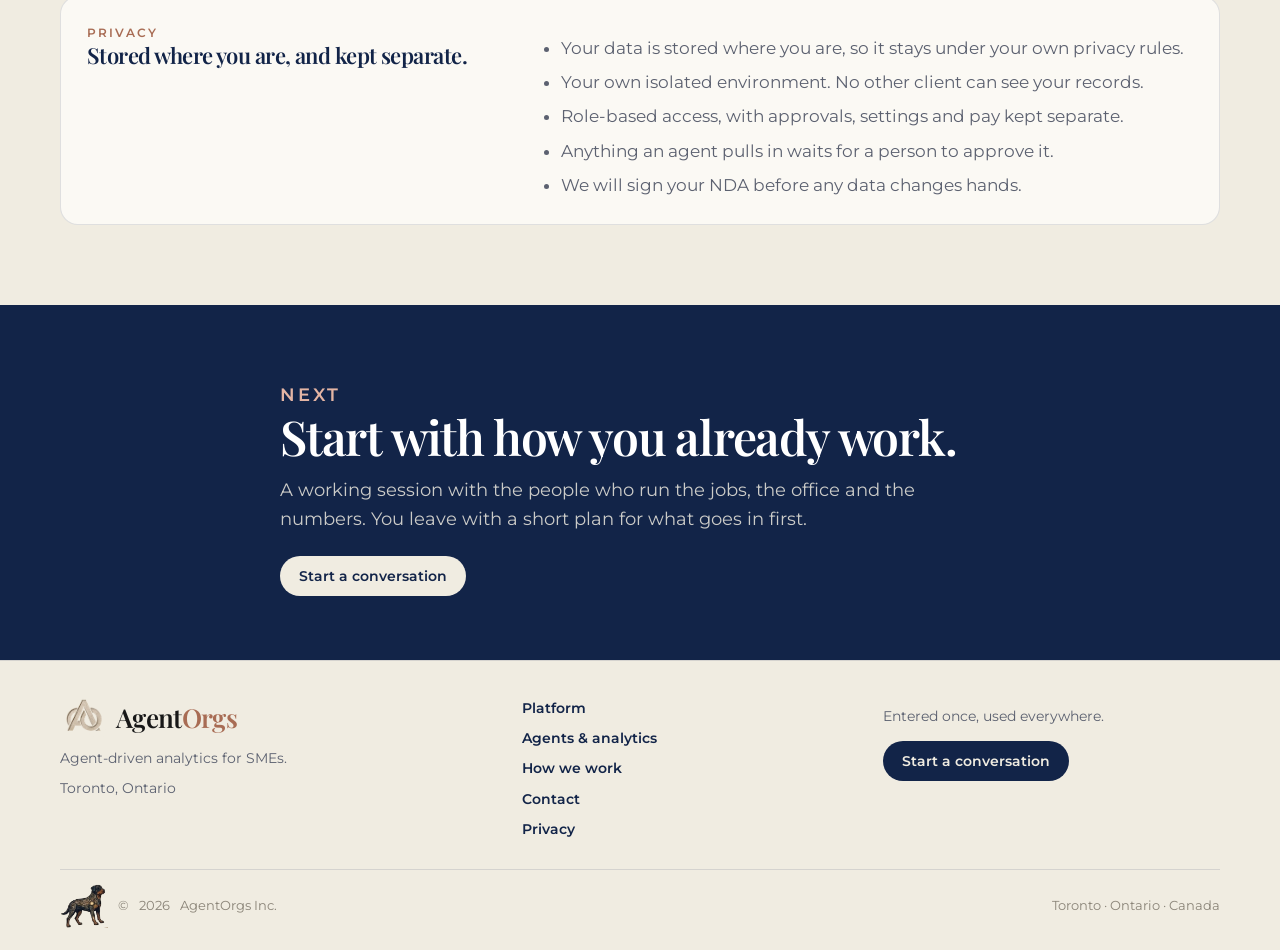
==== commit ab58219b: "Add a short privacy notice for the service. The page states what the site and client work actually d" ====
--- a/index.html
+++ b/index.html
@@ -41,6 +41,7 @@
         <a href="agents.html">Agents</a>
         <a href="approach.html">Approach</a>
         <a href="#work">Work</a>
+        <a href="privacy.html">Privacy</a>
         <a class="btn btn-navy nav-cta" href="contact.html">Start a conversation</a>
       </nav>
     </div>
@@ -489,6 +490,7 @@
         <a href="agents.html">Agents &amp; analytics</a>
         <a href="approach.html">How we work</a>
         <a href="contact.html">Contact</a>
+        <a href="privacy.html">Privacy</a>
       </div>
       <div>
         <p>Entered once, used everywhere.</p>
--- a/css/styles.css
+++ b/css/styles.css
@@ -912,6 +912,61 @@
 .footer-links { display: grid; gap: 8px; align-content: start; }
 .footer-links a { text-decoration: none; font-weight: 600; font-size: 14px; color: var(--navy); }
 .footer-links a:hover { color: var(--terra-deep); }
+
+.notice {
+  max-width: 760px;
+  padding-bottom: 80px;
+}
+
+.notice h2 {
+  font-size: clamp(26px, 3vw, 32px);
+  margin-top: 40px;
+}
+
+.notice h2:first-child { margin-top: 8px; }
+
+.notice p,
+.notice li { color: var(--muted); }
+
+.notice p { margin-top: 12px; }
+
+.notice ul { margin: 12px 0 0; padding-left: 18px; }
+
+.notice li + li { margin-top: 6px; }
+
+.notice a { color: var(--terra-deep); font-weight: 600; }
+
+.notice table {
+  width: 100%;
+  border-collapse: collapse;
+  margin-top: 16px;
+  font-size: 14.5px;
+}
+
+@media (max-width: 700px) {
+  .notice table { display: block; overflow-x: auto; }
+  .notice td:first-child { width: auto; }
+}
+
+.notice th,
+.notice td {
+  text-align: left;
+  vertical-align: top;
+  padding: 12px 14px;
+  border-bottom: 1px solid var(--line);
+}
+
+.notice th {
+  color: var(--navy);
+  font-size: 12px;
+  letter-spacing: 0.08em;
+  text-transform: uppercase;
+  font-weight: 700;
+}
+
+.notice td { color: var(--muted); }
+
+.notice td:first-child { color: var(--navy); font-weight: 600; width: 42%; }
 
 .footer-base {
   display: flex;
